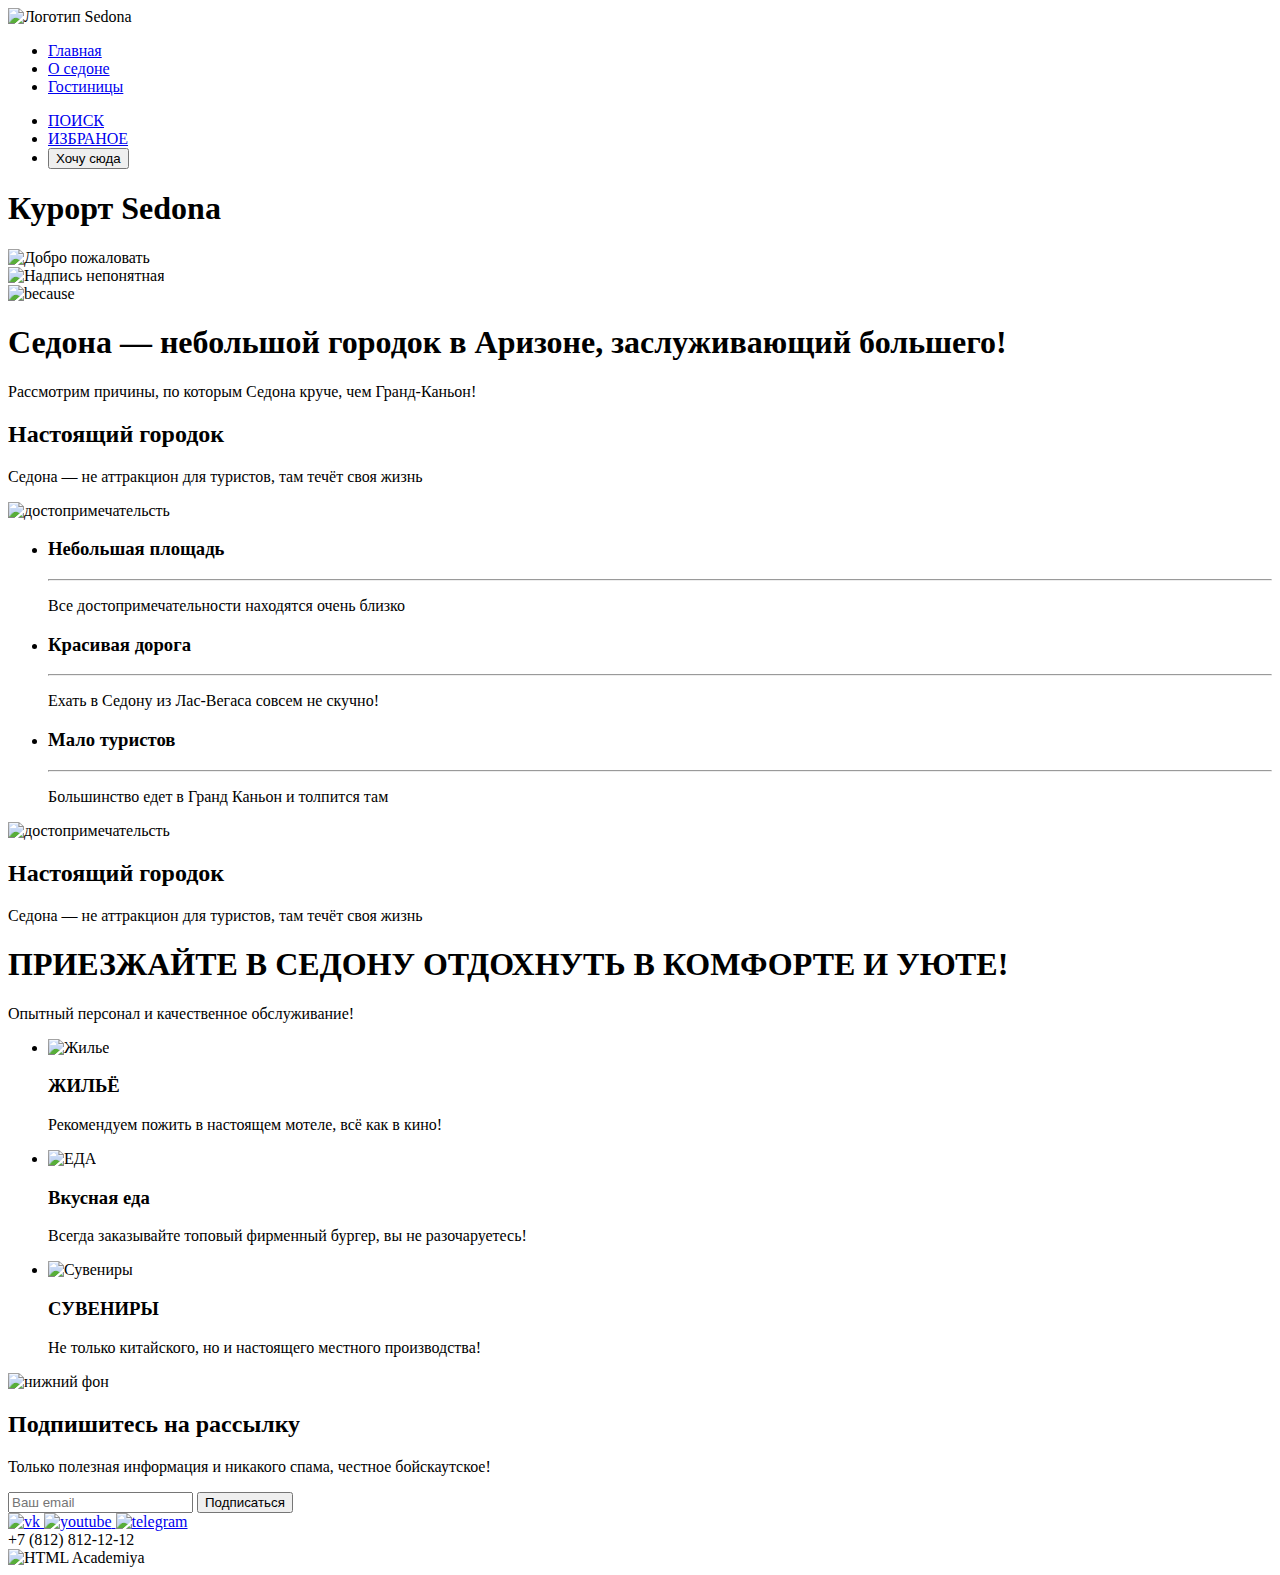
==== index.html @ 3dbb620d "заполняет разметку в index.html" ====
<!DOCTYPE html>
<html lang="ru">
  <head>
    <meta charset="utf-8">
    <title>Главная страница: Седона </title>
  </head>
  <body>

          <!--Header НАЧАЛО-->
<header class="page-heder">
    <nav class="navigation">
      <img class="logo" src="#" alt="Логотип Sedona">
      <ul class="navigation-list">
        <li class="navigation-item">
          <a class="navigation-link" href="#">Главная</a>

        </li>
        <li class="navigation-item">
          <a class="navigation-link" href="#">О седоне</a>

        </li>
        <li class="navigation-item">
          <a class="navigation-link" href="catalog.html">Гостиницы</a>

        </li>

      </ul>
      <ul class="navigation-user">
        <li class="navigation-item">
          <a class="navigation-link" href="#">
            <span class="visually-hidden">
              ПОИСК
            </span>
          </a>


        </li>
        <li class="navigation-item">
          <a class="navigation-link" href="#">
            <span  class="visually-hidden">
              ИЗБРАНОЕ
              </span>
          </a>


        </li>
        <li class="navigation-item">
          <button>Хочу сюда</button>


        </li>


      </ul>

    </nav>
</header>
            <!--HEADER Конец-->

          <!--main начало-->

    <main class="maim-index">
          <h1 class="visually-hidden"> Курорт Sedona</h1>
        <div class="welcom_img">
          <img class="welcom" src="Welcom" alt="Добро пожаловать ">
        </div>
        <div>
          <img class="Welcom-pic" src="#" alt="Надпись непонятная">
        </div>
        <div class="welcom_img">
          <img class="welcom_png" src="#" alt="because ">
        </div>
        <div class="reasons">
          <h1 class="reasons_header">Седона — небольшой городок в Аризоне,
            заслуживающий большего!</h1>
         <p class="reasons-header_description">Рассмотрим причины, по которым Седона круче, чем Гранд-Каньон!</p>
      </div>

      <section class="real town">
        <div >
         <h2 class="real-town_title">Настоящий городок</h2>
         <p class="real-town_text">Седона — не аттракцион для туристов, там течёт своя жизнь</p>
        </div>
        <div>
        <img class="real-town_pic" src="#" alt=" достопримечательсть">
        </div>
      </section>

      <section class="advantages">
        <ul class="advantages-list">
          <li class="advantages-item">
            <h3 class="advantages-title"> Небольшая площадь</h3>
            <hr>
            <p class="advantages-description">Все достопримечательности находятся очень близко</p>

          </li>

          <li class="advantages-item">
            <h3 class="advantages-title"> Красивая
              дорога</h3>
              <hr>
            <p class="advantages-description">Ехать в Седону из Лас-Вегаса совсем не скучно!</p>
          </li>

          <li class="advantages-item">
            <h3 class="advantages-title"> Мало туристов</h3>
            <hr>
            <p class="advantages-description">Большинство едет в Гранд Каньон и толпится там</p>
          </li>
        </ul>
      </section>
      <section class="description">
        <div>
          <img class="description_pic" src="#" alt=" достопримечательсть">
          </div>
        <div >
         <h2 class="description_title">Настоящий городок</h2>
         <p class="description_text">Седона — не аттракцион для туристов, там течёт своя жизнь</p>
        </div>
      </section>

      <section class="superiority">
        <h1 class="superiority_title">ПРИЕЗЖАЙТЕ В СЕДОНУ ОТДОХНУТЬ В КОМФОРТЕ И УЮТЕ!</h1>
        <p class="superiority_subtitle">Опытный персонал и качественное обслуживание!</p>
      </section>

      <section class="servces">
        <ul class="services-home">
          <li class="services-item_home">
            <img class="icon_home" src="#" alt="Жилье">
            <h3 class="services_title"> ЖИЛЬЁ</h3>
            <p class="services-subtitle_home">Рекомендуем пожить в настоящем мотеле, всё как в кино!</p>
          </li>

          <li class="services_food">
            <img class="icon_food" src="#" alt="ЕДА">
            <h3 class="services-title_food"> Вкусная еда</h3>
            <p class="services-subtitle_food">Всегда заказывайте топовый фирменный бургер, вы не разочаруетесь!</p>
          </li>

          <li class="servces_souvenirs">
            <img class="icon_souvevenirs src="#" alt="Сувениры">
            <h3 class="advantages-title"> СУВЕНИРЫ</h3>
            <p class="advantages-description">Не только китайского, но и настоящего местного производства!</p>
          </li>
        </ul>
      </section>



      <section class="subscribe">
        <img  class="bottom-fon" src="№" alt=" нижний фон">
        <h2>Подпишитесь на рассылку</h2>
           <p>Только полезная информация и никакого спама, честное бойскаутское!</p>
          <input type="text" name="mail"  placeholder="Ваш email">
         <button>Подписаться</button>
      </section>
    </main>

            <!-- MAIN конец-->


         <!--Футер-->

        <footer class="footer">
          <div class="footer_link">
            <a href="https://vk.com/feed">
              <img src="vk.svg" alt="vk">
            </a>
            <a href="youtube.com">
              <img src="youtube.svg" alt="youtube">
            </a>
            <a href="#">
              <img src="telegram.svg" alt="telegram">
            </a>
          </div>
          <div>+7 (812) 812-12-12</div>
          <div>
            <img class="logo_footer" src="#" alt="HTML Academiya">
          </div>
        </footer>

  </body>
</html>
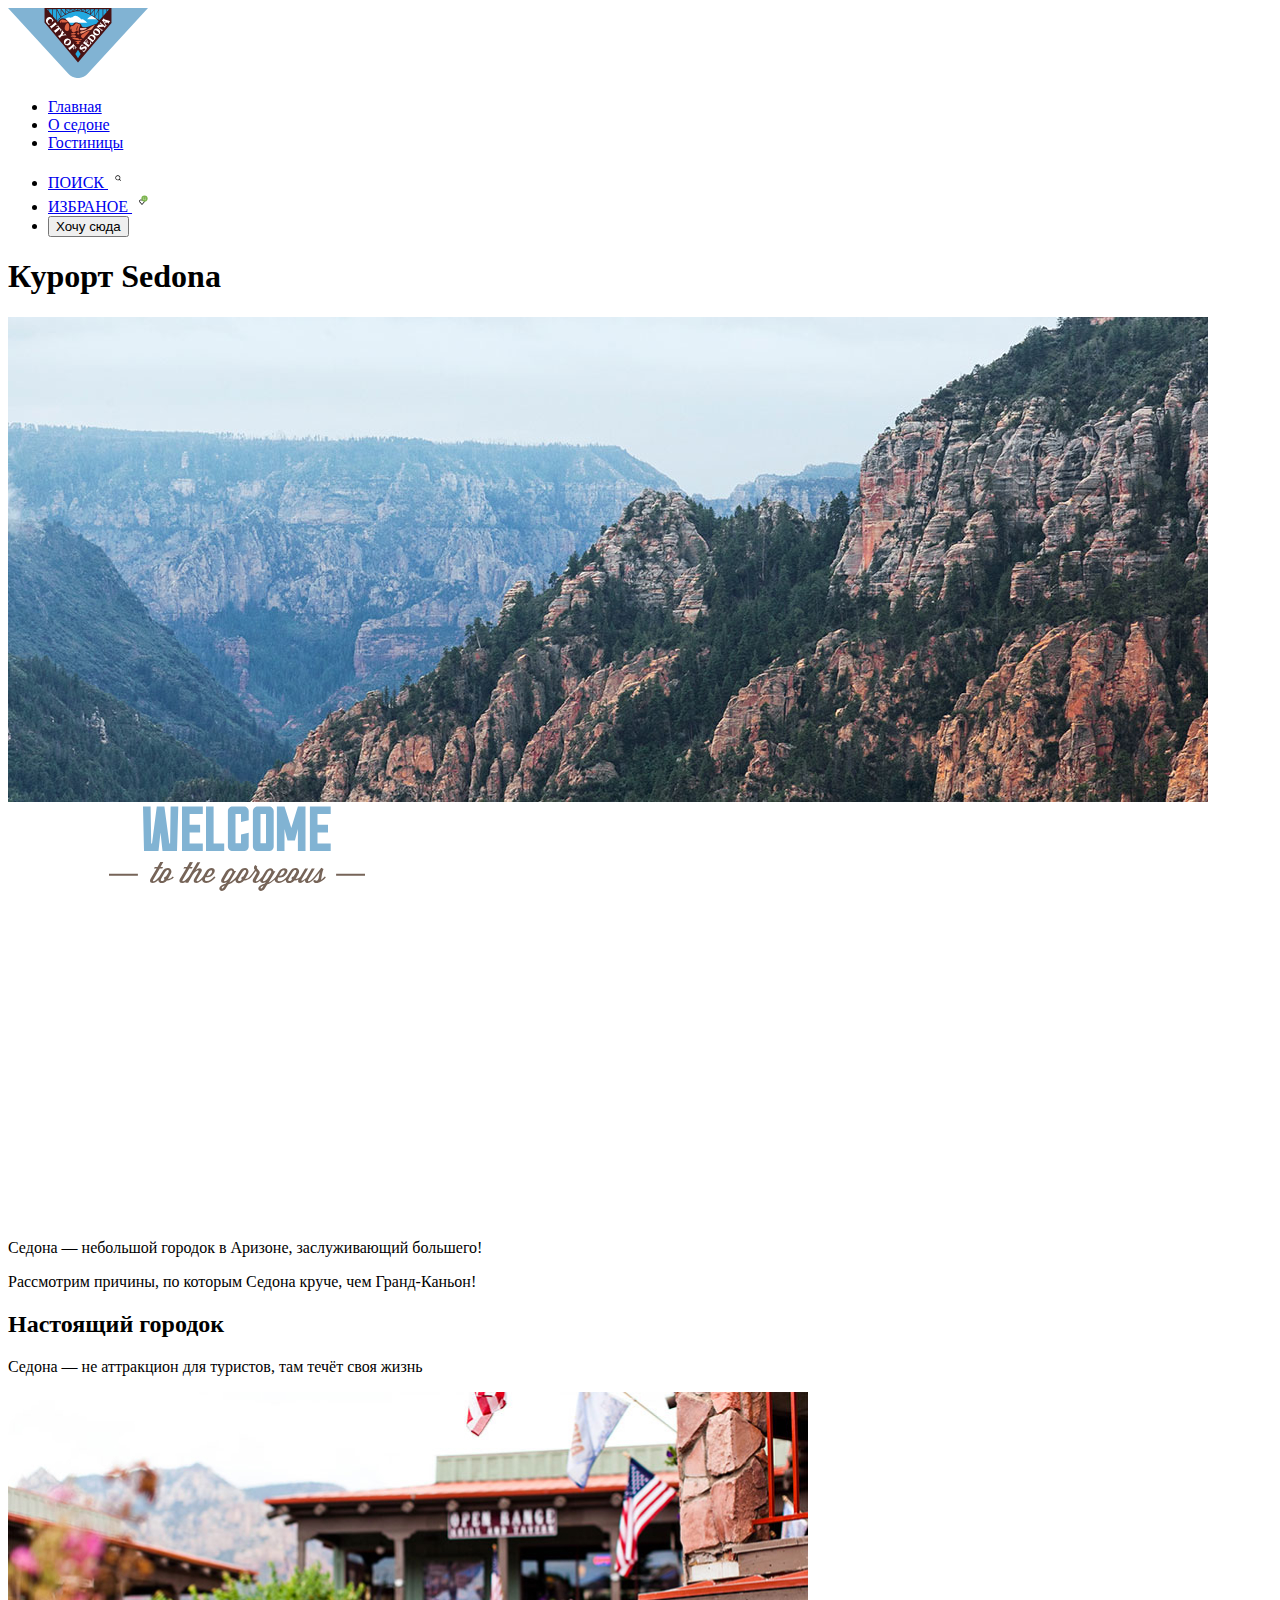
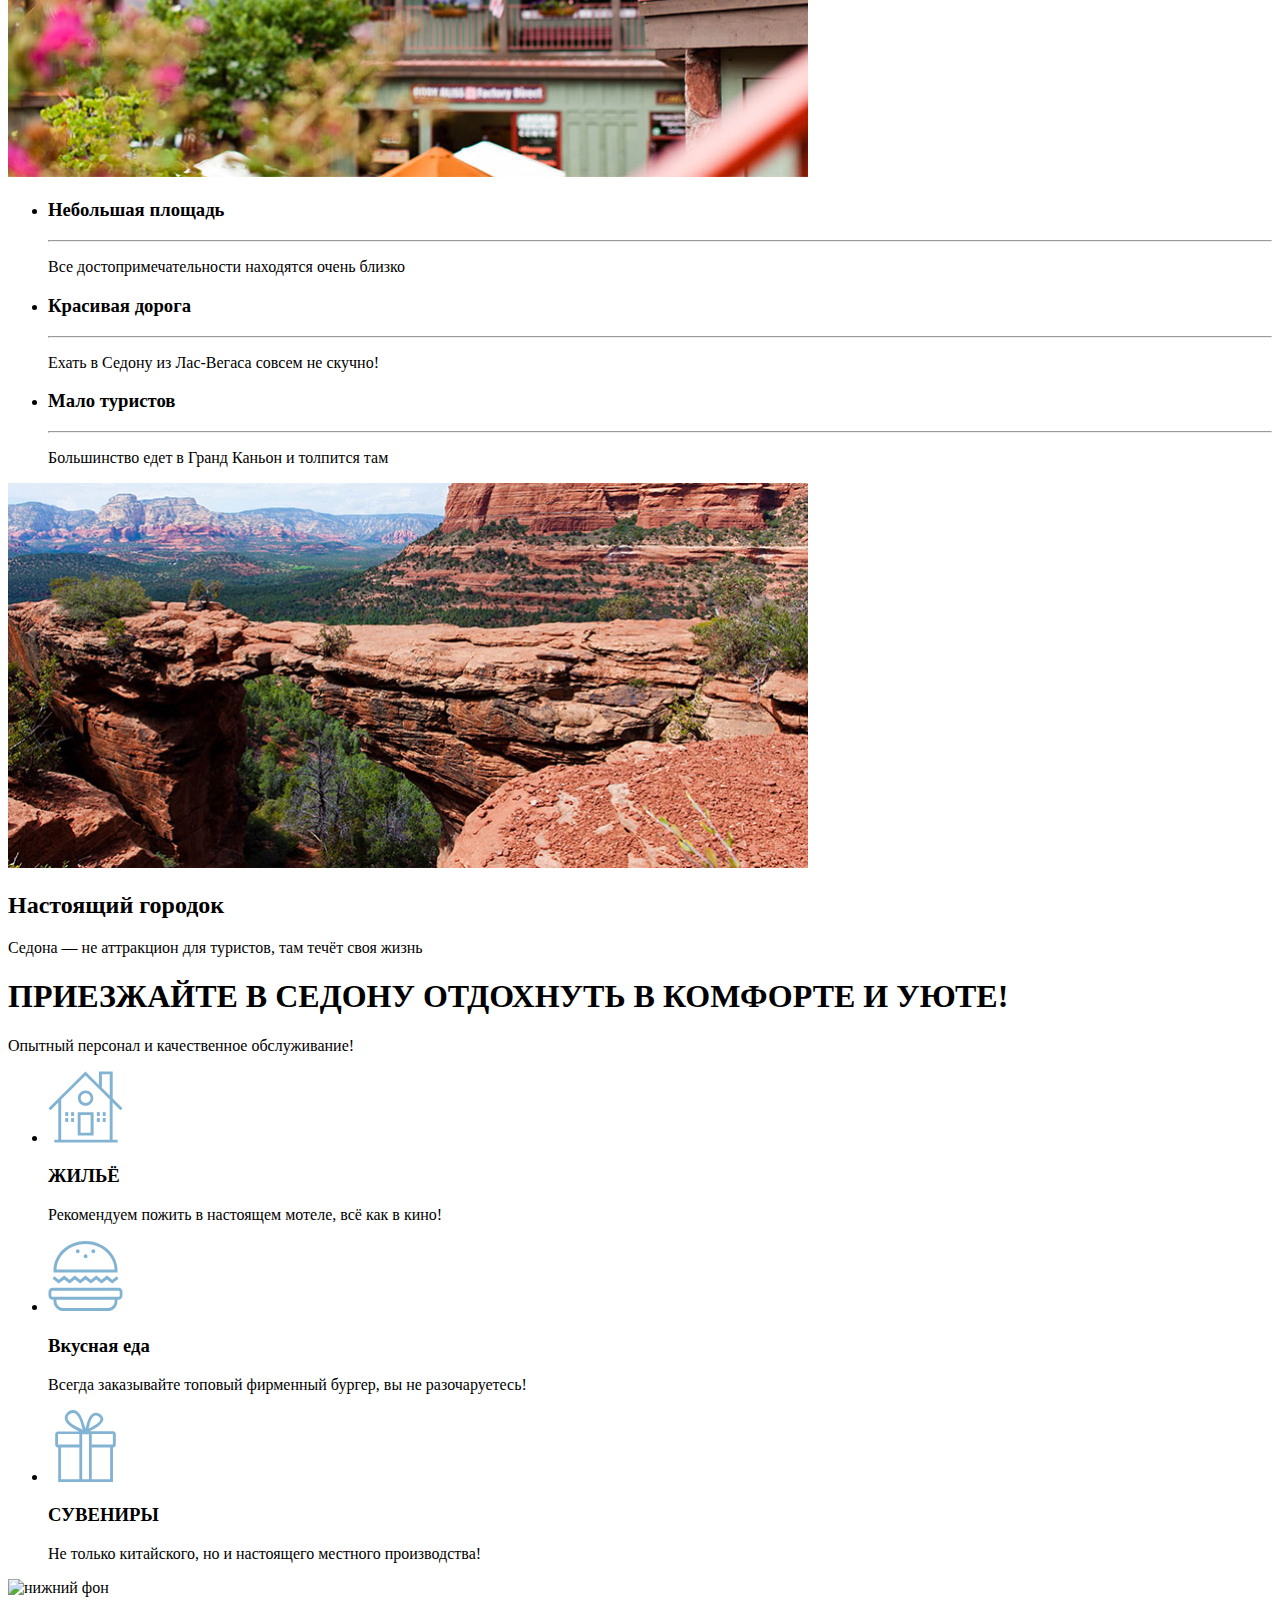
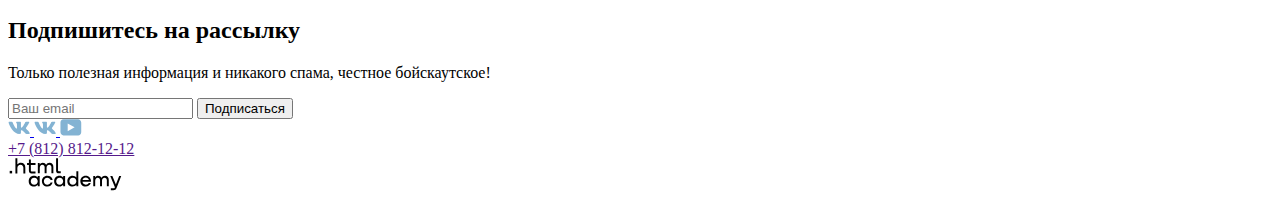
==== commit cea7c0ff: "Добавил графику в разметку" ====
--- a/index.html
+++ b/index.html
@@ -3,13 +3,19 @@
   <head>
     <meta charset="utf-8">
     <title>Главная страница: Седона </title>
+    <link rel="stylesheet" href="style.css/style.css">
   </head>
+
   <body>
 
           <!--Header НАЧАЛО-->
 <header class="page-heder">
+  <a  class="header-logo" href="#">
+    <img class="logo" src="images/logo.svg" width="140"  alt="logo Sedona">
+  </a>
+
     <nav class="navigation">
-      <img class="logo" src="#" alt="Логотип Sedona">
+
       <ul class="navigation-list">
         <li class="navigation-item">
           <a class="navigation-link" href="#">Главная</a>
@@ -31,6 +37,7 @@
             <span class="visually-hidden">
               ПОИСК
             </span>
+            <img src="images/search.svg" width="20" height="20" alt="значок поиска" >
           </a>
 
 
@@ -39,40 +46,32 @@
           <a class="navigation-link" href="#">
             <span  class="visually-hidden">
               ИЗБРАНОЕ
-              </span>
+            </span>
+            <img src="images/heart.svg" width="20" height="20" alt="значок ИЗБРАНОЕ">
+
           </a>
-
-
         </li>
         <li class="navigation-item">
           <button>Хочу сюда</button>
-
-
         </li>
-
-
       </ul>
-
     </nav>
-</header>
+    </header>
             <!--HEADER Конец-->
 
           <!--main начало-->
 
     <main class="maim-index">
           <h1 class="visually-hidden"> Курорт Sedona</h1>
-        <div class="welcom_img">
-          <img class="welcom" src="Welcom" alt="Добро пожаловать ">
+        <div class="hero">
+          <img class="background-index" src="images/index-background.svg" alt="">
+          <img class="welcom words" src="images/welcome.svg" width="458" height="352" alt="Добро пожаловать Великолепную Седону ">
+          <img class="img-decoration" src="images/divider.svg" alt="вектор">
+
         </div>
-        <div>
-          <img class="Welcom-pic" src="#" alt="Надпись непонятная">
-        </div>
-        <div class="welcom_img">
-          <img class="welcom_png" src="#" alt="because ">
-        </div>
+
         <div class="reasons">
-          <h1 class="reasons_header">Седона — небольшой городок в Аризоне,
-            заслуживающий большего!</h1>
+          <p class="reasons_header">Седона — небольшой городок в Аризоне, заслуживающий большего!</p>
          <p class="reasons-header_description">Рассмотрим причины, по которым Седона круче, чем Гранд-Каньон!</p>
       </div>
 
@@ -82,7 +81,7 @@
          <p class="real-town_text">Седона — не аттракцион для туристов, там течёт своя жизнь</p>
         </div>
         <div>
-        <img class="real-town_pic" src="#" alt=" достопримечательсть">
+        <img class="real-town_pic" src="images/dom-sedona.jpg" width="800" alt=" достопримечательсть Sedona">
         </div>
       </section>
 
@@ -111,7 +110,7 @@
       </section>
       <section class="description">
         <div>
-          <img class="description_pic" src="#" alt=" достопримечательсть">
+          <img class="description_pic" src="images/photo-2 canyon.jpg"  width="800" alt=" Каньон">
           </div>
         <div >
          <h2 class="description_title">Настоящий городок</h2>
@@ -127,19 +126,19 @@
       <section class="servces">
         <ul class="services-home">
           <li class="services-item_home">
-            <img class="icon_home" src="#" alt="Жилье">
+            <img class="icon_home" src="images/logo-home.svg" width="75" height="72" alt="Жилье">
             <h3 class="services_title"> ЖИЛЬЁ</h3>
             <p class="services-subtitle_home">Рекомендуем пожить в настоящем мотеле, всё как в кино!</p>
           </li>
 
           <li class="services_food">
-            <img class="icon_food" src="#" alt="ЕДА">
+            <img class="icon_food" src="images/food.svg" width="75" height="72" alt="ЕДА">
             <h3 class="services-title_food"> Вкусная еда</h3>
             <p class="services-subtitle_food">Всегда заказывайте топовый фирменный бургер, вы не разочаруетесь!</p>
           </li>
 
           <li class="servces_souvenirs">
-            <img class="icon_souvevenirs src="#" alt="Сувениры">
+            <img class="icon_souvevenirs" src="images/souvenir.svg" width="75" height="72" alt="Сувениры">
             <h3 class="advantages-title"> СУВЕНИРЫ</h3>
             <p class="advantages-description">Не только китайского, но и настоящего местного производства!</p>
           </li>
@@ -165,18 +164,20 @@
         <footer class="footer">
           <div class="footer_link">
             <a href="https://vk.com/feed">
-              <img src="vk.svg" alt="vk">
+              <img src="images/vk.svg" width="22" height="17" alt="vk">
+            </a>
+            <a href="#">
+              <img src="images/vk.svg" width="22" height="17" alt="telegram">
             </a>
             <a href="youtube.com">
-              <img src="youtube.svg" alt="youtube">
-            </a>
-            <a href="#">
-              <img src="telegram.svg" alt="telegram">
+              <img src="images/youtube.svg" width="22" height="17" alt="youtube">
             </a>
           </div>
-          <div>+7 (812) 812-12-12</div>
+          <div class="telephone-nunber">
+            <a href="">+7 (812) 812-12-12</a>
+          </div>
           <div>
-            <img class="logo_footer" src="#" alt="HTML Academiya">
+            <img class="logo_footer" src="images/HTML Academy.svg" width="115" height="33" alt="HTML Academiya">
           </div>
         </footer>
 
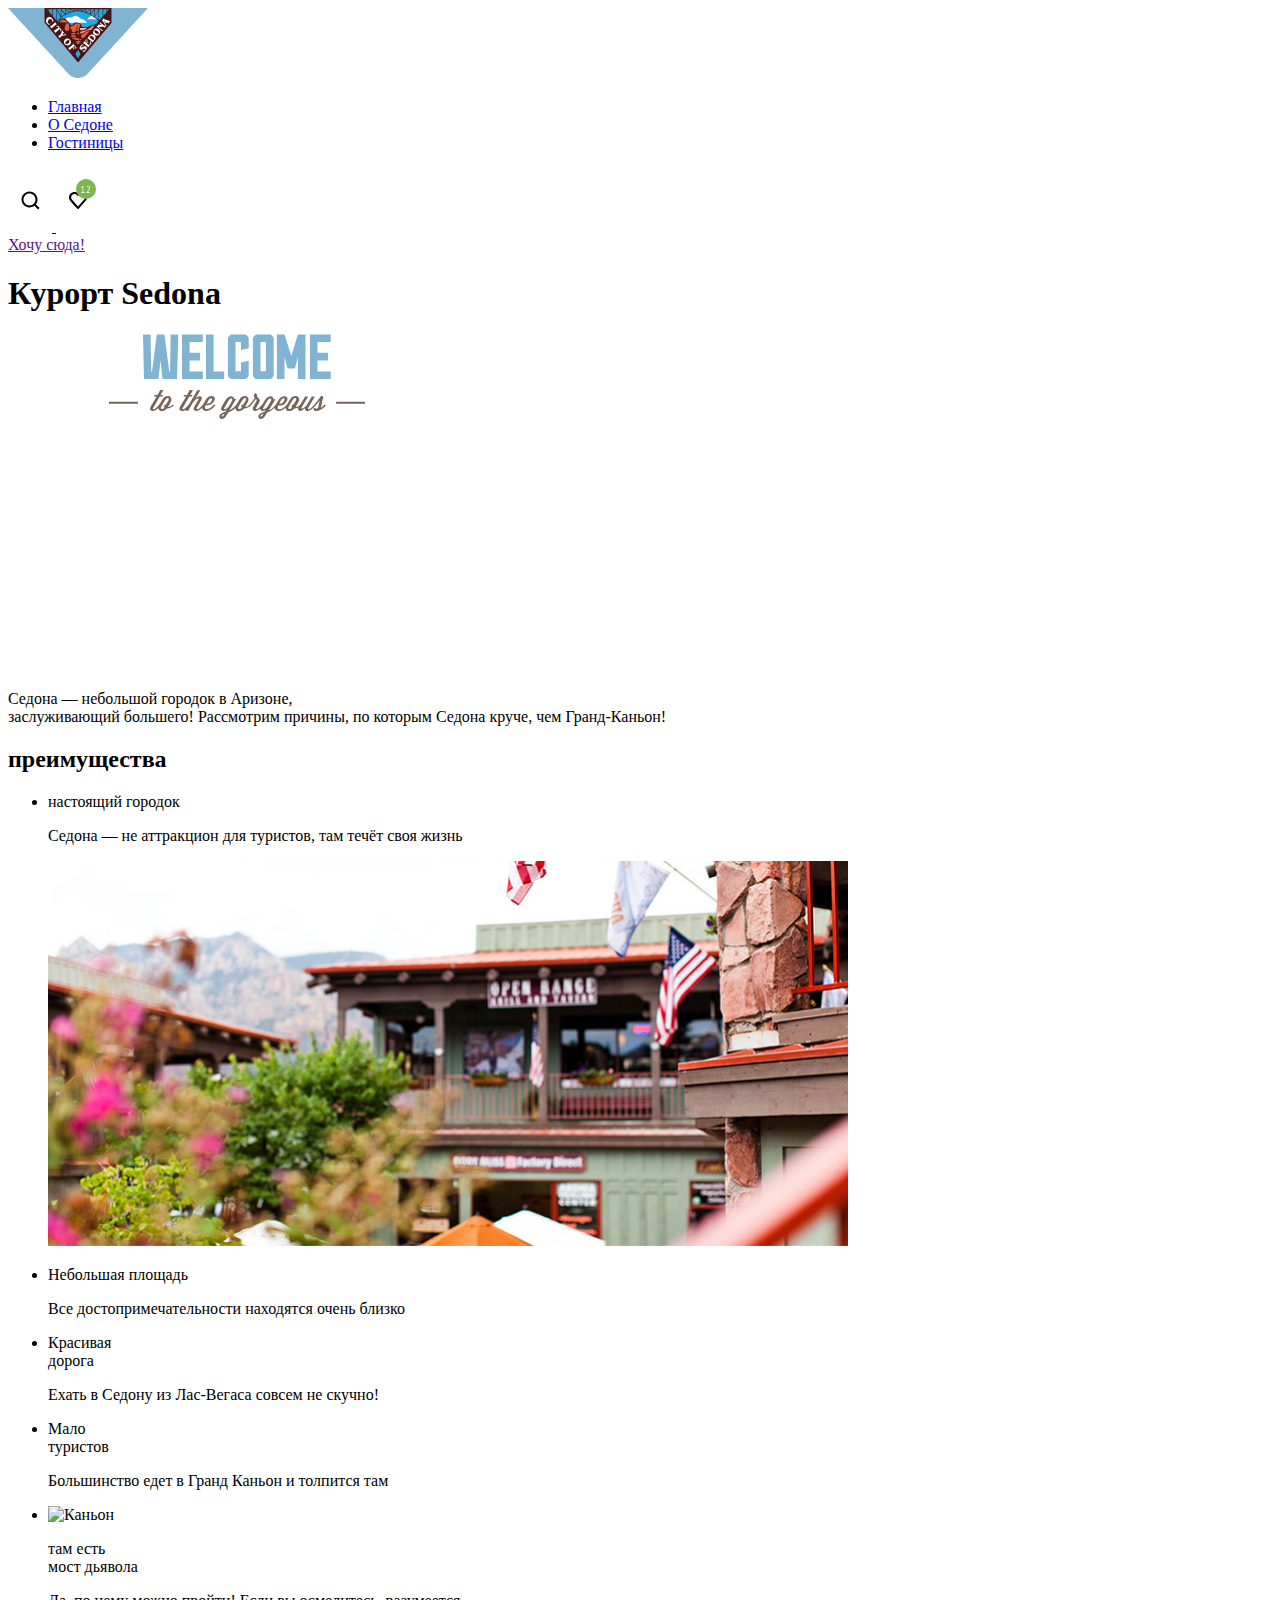
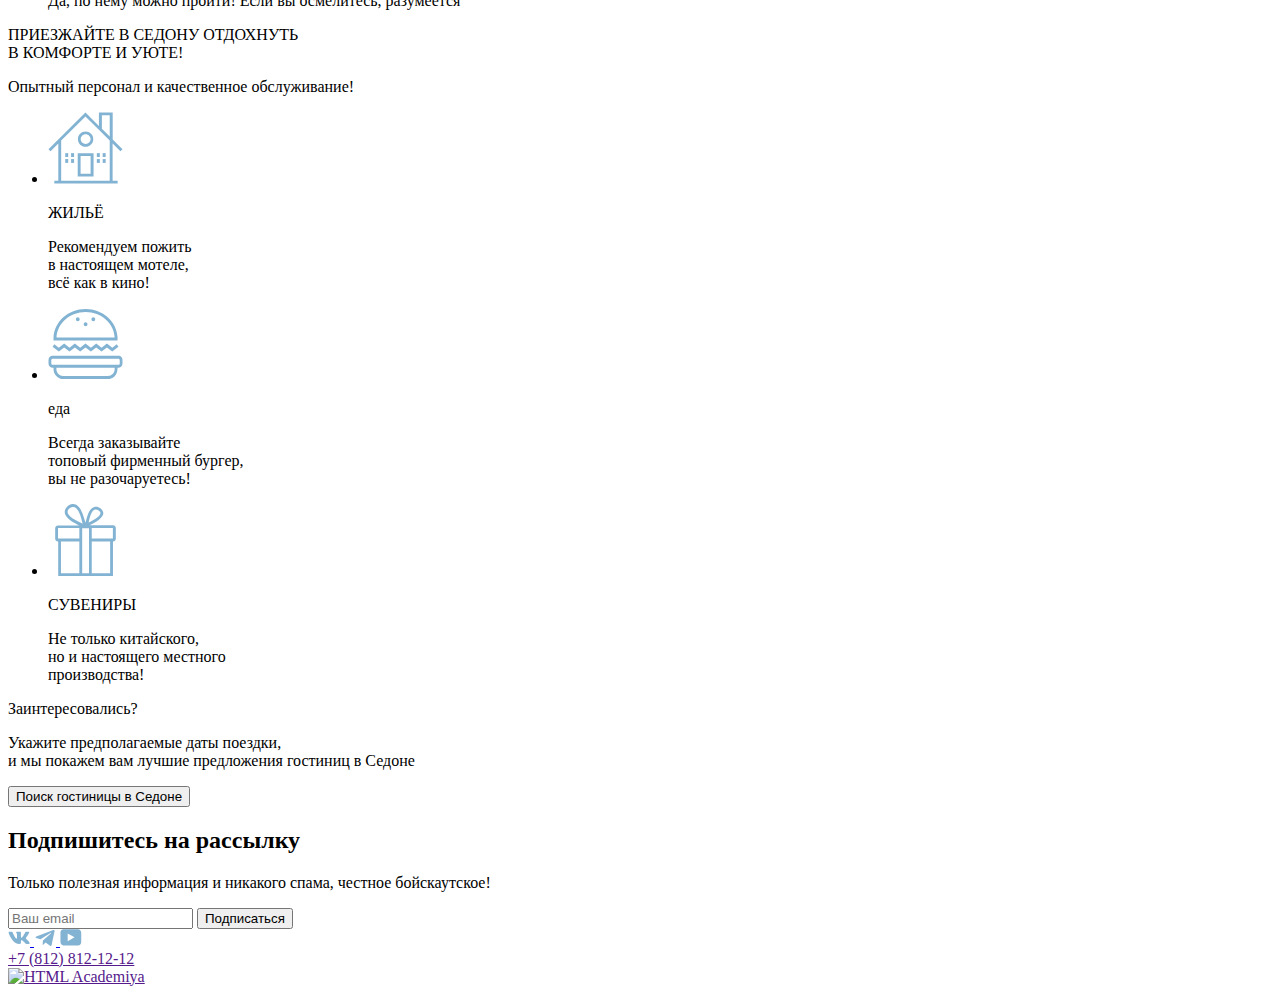
==== commit ce7ae0f8: "добавил фавиконку" ====
--- a/index.html
+++ b/index.html
@@ -3,183 +3,219 @@
   <head>
     <meta charset="utf-8">
     <title>Главная страница: Седона </title>
-    <link rel="stylesheet" href="style.css/style.css">
+    <link rel="stylesheet" href="styles/style.css">
+    <link rel="icon" type="image" sizes="128x128" href="images/logo.svg">
   </head>
 
   <body>
-
-          <!--Header НАЧАЛО-->
-<header class="page-heder">
-  <a  class="header-logo" href="#">
-    <img class="logo" src="images/logo.svg" width="140"  alt="logo Sedona">
-  </a>
-
-    <nav class="navigation">
-
-      <ul class="navigation-list">
-        <li class="navigation-item">
-          <a class="navigation-link" href="#">Главная</a>
-
-        </li>
-        <li class="navigation-item">
-          <a class="navigation-link" href="#">О седоне</a>
-
-        </li>
-        <li class="navigation-item">
-          <a class="navigation-link" href="catalog.html">Гостиницы</a>
-
-        </li>
-
-      </ul>
-      <ul class="navigation-user">
-        <li class="navigation-item">
-          <a class="navigation-link" href="#">
+    <div class="containier">
+      <!--Header НАЧАЛО-->
+      <header class="page-header" data-test="header">
+        <a class="header-logo-link" href="#">
+          <img class="logo" src="images/logo.svg" width="140" height="70px" alt="logo Sedona">
+        </a>
+        <nav class="navigation">
+          <ul class="navigation-list">
+            <li class="navigation-item-current">
+              <a class="navigation-link-current" href="#">Главная</a>
+            </li>
+            <li class="navigation-item">
+              <a class="navigation-link" href="#">О Cедоне</a>
+            </li>
+            <li class="navigation-item">
+              <a class="navigation-link" href="catalog.html">Гостиницы</a>
+            </li>
+          </ul>
+          <div class="navigation-buttons">
+            <a class="" href="#">
+              <img src="images/search.svg"  alt="значок поиска" >
+            </a>
+            <a class="" href="#">
+              <img src="images/heart.svg" alt="значок ИЗБРАНОЕ">
+            </a>
+            <div class="navigation-user-list-item">
+              <a class="navigation-user-link navigation-link-button button" href="">Хочу сюда!</a>
+            </div>
+          </div>
+        </nav>
+      </header>
+      <!--HEADER Конец-->
+
+      <!--main начало-->
+
+      <main class="main-index" data-test="main">
+          <h1 class="visually-hidden"> Курорт Sedona</h1>
+          <div class="hero" data-test="hero">
+            <img class="hero-title" src="images/welcome.svg" width="458" height="352" alt="Добро пожаловать Великолепную Седону ">
+          </div>
+        <section class="advantages" data-test="advantages">
+          <div class="reasons">
+            <span class="reasons-header">Седона — небольшой городок в Аризоне, <br> заслуживающий большего!</span>
+            <span class="reasons-header_description">Рассмотрим причины, по которым Седона круче, чем Гранд-Каньон!</span>
+          </div>
+          <h2 class="visually-hidden">преимущества</h2>
+          <ul class="advantages-list">
+            <li class="advantage-item-background-blue">
+              <div class="advantages-description-container">
+                <p class="advantages-title-blue">настоящий городок</p>
+                <p class="advantages-description-text">Седона — не аттракцион для туристов, там течёт своя жизнь</p>
+              </div>
+              <img class="real-town_pic" src="images/dom-sedona.jpg" width="800px"  alt=" достопримечательсть Sedona">
+            </li>
+            <div class="advantages-block">
+              <li class="advantages-description-container light">
+                <p class="advantages-title black-text"> Небольшая площадь</p>
+                <p class="advantages-description-text black-grey-text">Все достопримечательности находятся очень близко</p>
+              </li>
+              <li class="advantages-description-container blue-light">
+                <p class="advantages-title black-text"> Красивая <br> дорога</p>
+                <p class="advantages-description-text black-grey-text">Ехать в Седону из Лас-Вегаса совсем не скучно!</p>
+              </li>
+
+              <li class="advantages-description-container light">
+                <p class="advantages-title black-text"> Мало <br> туристов</p>
+                <p class="advantages-description-text black-grey-text">Большинство едет в Гранд Каньон и толпится там</p>
+              </li>
+            </div>
+            <li class="advantage-item-background-blue">
+              <img class="real-town_pic" src="images/photo-2-canyon.jpg" width="800" alt=" Каньон">
+              <div class="advantage-item-background-blue-block">
+                <p class="advantages-title-blue ">там есть <br> мост дьявола</p>
+                <p class="advantages-description-text">Да, по нему можно пройти! Если вы осмелитесь, разумеется</p>
+              </div>
+            </li>
+
+          </ul>
+          <section class="superiority" data-test="service">
+            <p class="superiority-title">ПРИЕЗЖАЙТЕ В СЕДОНУ ОТДОХНУТЬ<br> В КОМФОРТЕ И УЮТЕ!</p>
+            <p class="superiority-subtitle">Опытный персонал и качественное обслуживание!</p>
+          </section>
+
+          <section class="services">
+            <ul class="services-home">
+              <div class="services-block">
+                <li class="services-block-item blue-light">
+                  <img class="services-block-item-img" src="images/logo-home.svg" width="75" height="72" alt="Жилье">
+                  <p class="services-block-item-title black-tex"> ЖИЛЬЁ</p>
+                  <p class="services-block-item-subtitle black-grey-text">Рекомендуем пожить <br> в настоящем мотеле, <br>всё как в кино!</p>
+                </li>
+                <li class="services-block-item">
+
+                  <img class="services-block-item-img" src="images/food.svg" width="75" height="72" alt="ЕДА">
+                  <p class="services-block-item-title black-text">  еда</p>
+                  <p class="services-block-item-subtitle black-grey-text">Всегда заказывайте<br> топовый фирменный бургер, <br>вы не разочаруетесь!</p>
+
+                </li>
+                <li class="services-block-item blue-light">
+
+                  <img class="services-block-item-img" src="images/advantages-icon-souvenir.svg" width="75" height="72" alt="Сувениры">
+                  <p class="services-block-item-title black-text"> СУВЕНИРЫ</p>
+                  <p class="services-block-item-subtitle black-grey-text">Не только китайского,<br> но и настоящего местного <br>производства!</p>
+
+                </li>
+              </div>
+
+            </ul>
+          </section>
+          <section class="search" data-test="search">
+            <p class="search-title">Заинтересовались?</p>
+            <p class="search-subtitle">Укажите предполагаемые даты поездки,<br> и мы покажем вам лучшие предложения гостиниц в Седоне</p>
+
+             <button onclick="showModal()" class="search-button open-popup button" type="button" > Поиск гостиницы в Седоне</button>
+
+          </section>
+        </section>
+      </main>
+      <section class="subscribe subscribe-block" data-test="subscribe">
+        <h2 class="subscribe-title">Подпишитесь на рассылку</h2>
+        <p class="subscribe-description">Только полезная информация и никакого спама, честное бойскаутское!</p>
+        <form class="subscribe-form" action="">
+          <label class="for-label" for="">
+            <div class="input-block">
+              <input class="input-block-input" placeholder="Ваш email" type="text">
+              <button class="input-block-symbol " >Подписаться</button>
+            </div>
+          </label>
+        </form>
+      </section>
+      <!-- MAIN конец-->
+
+      <!--Футер-->
+      <footer class="main-footer" data-test="footer">
+        <div class="blok-footer">
+          <div class="footer-link">
+            <a class="link-social vk" href="https://vk.com/htmlacademy">
+              <img src="images/vk.svg" width="22" height="17" alt="vk">
+            </a>
+            <a class="link-social telegram" href="https://t.me/htmlacademy">
+              <img src="images/telegram.svg" width="22" height="17" alt="telegram">
+            </a>
+            <a class="link-social youtube" href="https://www.youtube.com/user/htmlacademyru">
+              <img src="images/youtube.svg" width="22" height="17" alt="youtube">
+            </a>
+          </div>
+          <div class="telephone-nunber">
+            <a class="nunber" href="">+7 (812) 812-12-12</a>
+          </div>
+          <div>
+            <a href="">
+              <img class="logo_footer" src="images/HTML_Academy.svg" width="115" height="33" alt="HTML Academiya">
+            </a>
+          </div>
+        </div>
+      </footer>
+    </div>
+
+
+    <!-- модaльное окно -->
+    <script  src="scripts/app.js" defer></script>
+    <dialog class="modal-containier" data-test="modal">
+      <div class="modal-main">
+          <h2 class="modal-title">Поиск гостиницы в Седоне </h2>
+          <button onclick="closeModal()" class="popup-close-button" type="button">
             <span class="visually-hidden">
-              ПОИСК
+              Закрыть
             </span>
-            <img src="images/search.svg" width="20" height="20" alt="значок поиска" >
-          </a>
-
-
-        </li>
-        <li class="navigation-item">
-          <a class="navigation-link" href="#">
-            <span  class="visually-hidden">
-              ИЗБРАНОЕ
-            </span>
-            <img src="images/heart.svg" width="20" height="20" alt="значок ИЗБРАНОЕ">
-
-          </a>
-        </li>
-        <li class="navigation-item">
-          <button>Хочу сюда</button>
-        </li>
-      </ul>
-    </nav>
-    </header>
-            <!--HEADER Конец-->
-
-          <!--main начало-->
-
-    <main class="maim-index">
-          <h1 class="visually-hidden"> Курорт Sedona</h1>
-        <div class="hero">
-          <img class="background-index" src="images/index-background.svg" alt="">
-          <img class="welcom words" src="images/welcome.svg" width="458" height="352" alt="Добро пожаловать Великолепную Седону ">
-          <img class="img-decoration" src="images/divider.svg" alt="вектор">
-
-        </div>
-
-        <div class="reasons">
-          <p class="reasons_header">Седона — небольшой городок в Аризоне, заслуживающий большего!</p>
-         <p class="reasons-header_description">Рассмотрим причины, по которым Седона круче, чем Гранд-Каньон!</p>
+          </button>
+        <form class="search-hotel-form" action="https://echo.htmlacademy.ru/" method="post">
+          <label class="arrival-date" >
+            <div class="modal-block-input">
+              <p class="subtitle-date  text-modal-black">Дата заезда:</p>
+              <input class="example-input" type="text"  name="arrival-date" placeholder="27 апреля 2020" onfocus="xcnkcndkcnvdkcndklvndlkv" required>
+            </div>
+            <span class="wrong-date"> Мы не можем отправить вас в прошлое. </span>
+          </label>
+          <label class="departure-date" >
+          <div class="modal-block-input departure-input">
+            <p class="subtitle-date text-modal-black">Дата выезда:</p>
+            <input class="example-input" type="text" name="arrival-date" placeholder="1 сентября 2023" onfocus="xcnkcndkcnvdkcndklvndlkv" required>
+          </div>
+            <span class="free-date modal-date">На эти даты есть свободные номера. Пока есть.</span>
+          </label>
+          <div class="input-number-people">
+            <label class="number-person">
+              <span class="quantity-title text-modal-black">Взрослые:</span>
+              <img class="input-minus " src="/images/modal/button-minus.svg" alt="">
+              <input class="quantity" type="number" value="2" min="0" max="99">
+              <img class="input-plus" src="/images/modal/button-plus.svg" alt="">
+            </label>
+            <label class="number-person">
+              <span class="quantity-title-children text-modal-black">Дети:</span>
+              <span onmouseover="showInformation()" onmouseout="closeInformation()" class="children-information-icon">
+                <img src="/images/modal/children-information-icon.svg" alt="Information">
+              </span>
+              <span  class="information-text">Укажите количество детей, которые будут с вами, возраст которых от 6 до 18 лет. Дети до 6 лет размещаются бесплатно.
+              </span>
+              <img class="input-minus" src="/images/modal/button-minus.svg" alt="">
+              <input class="quantity" type="number" value="2" min="0" max="99">
+              <img class="input-plus" src="/images/modal/button-plus.svg" alt="">
+            </label>
+          </div>
+          <button class="search-button-modal">Найти</button>
+        </form>
       </div>
 
-      <section class="real town">
-        <div >
-         <h2 class="real-town_title">Настоящий городок</h2>
-         <p class="real-town_text">Седона — не аттракцион для туристов, там течёт своя жизнь</p>
-        </div>
-        <div>
-        <img class="real-town_pic" src="images/dom-sedona.jpg" width="800" alt=" достопримечательсть Sedona">
-        </div>
-      </section>
-
-      <section class="advantages">
-        <ul class="advantages-list">
-          <li class="advantages-item">
-            <h3 class="advantages-title"> Небольшая площадь</h3>
-            <hr>
-            <p class="advantages-description">Все достопримечательности находятся очень близко</p>
-
-          </li>
-
-          <li class="advantages-item">
-            <h3 class="advantages-title"> Красивая
-              дорога</h3>
-              <hr>
-            <p class="advantages-description">Ехать в Седону из Лас-Вегаса совсем не скучно!</p>
-          </li>
-
-          <li class="advantages-item">
-            <h3 class="advantages-title"> Мало туристов</h3>
-            <hr>
-            <p class="advantages-description">Большинство едет в Гранд Каньон и толпится там</p>
-          </li>
-        </ul>
-      </section>
-      <section class="description">
-        <div>
-          <img class="description_pic" src="images/photo-2 canyon.jpg"  width="800" alt=" Каньон">
-          </div>
-        <div >
-         <h2 class="description_title">Настоящий городок</h2>
-         <p class="description_text">Седона — не аттракцион для туристов, там течёт своя жизнь</p>
-        </div>
-      </section>
-
-      <section class="superiority">
-        <h1 class="superiority_title">ПРИЕЗЖАЙТЕ В СЕДОНУ ОТДОХНУТЬ В КОМФОРТЕ И УЮТЕ!</h1>
-        <p class="superiority_subtitle">Опытный персонал и качественное обслуживание!</p>
-      </section>
-
-      <section class="servces">
-        <ul class="services-home">
-          <li class="services-item_home">
-            <img class="icon_home" src="images/logo-home.svg" width="75" height="72" alt="Жилье">
-            <h3 class="services_title"> ЖИЛЬЁ</h3>
-            <p class="services-subtitle_home">Рекомендуем пожить в настоящем мотеле, всё как в кино!</p>
-          </li>
-
-          <li class="services_food">
-            <img class="icon_food" src="images/food.svg" width="75" height="72" alt="ЕДА">
-            <h3 class="services-title_food"> Вкусная еда</h3>
-            <p class="services-subtitle_food">Всегда заказывайте топовый фирменный бургер, вы не разочаруетесь!</p>
-          </li>
-
-          <li class="servces_souvenirs">
-            <img class="icon_souvevenirs" src="images/souvenir.svg" width="75" height="72" alt="Сувениры">
-            <h3 class="advantages-title"> СУВЕНИРЫ</h3>
-            <p class="advantages-description">Не только китайского, но и настоящего местного производства!</p>
-          </li>
-        </ul>
-      </section>
-
-
-
-      <section class="subscribe">
-        <img  class="bottom-fon" src="№" alt=" нижний фон">
-        <h2>Подпишитесь на рассылку</h2>
-           <p>Только полезная информация и никакого спама, честное бойскаутское!</p>
-          <input type="text" name="mail"  placeholder="Ваш email">
-         <button>Подписаться</button>
-      </section>
-    </main>
-
-            <!-- MAIN конец-->
-
-
-         <!--Футер-->
-
-        <footer class="footer">
-          <div class="footer_link">
-            <a href="https://vk.com/feed">
-              <img src="images/vk.svg" width="22" height="17" alt="vk">
-            </a>
-            <a href="#">
-              <img src="images/vk.svg" width="22" height="17" alt="telegram">
-            </a>
-            <a href="youtube.com">
-              <img src="images/youtube.svg" width="22" height="17" alt="youtube">
-            </a>
-          </div>
-          <div class="telephone-nunber">
-            <a href="">+7 (812) 812-12-12</a>
-          </div>
-          <div>
-            <img class="logo_footer" src="images/HTML Academy.svg" width="115" height="33" alt="HTML Academiya">
-          </div>
-        </footer>
-
+
+    </dialog>
   </body>
-</html>
+  </html>
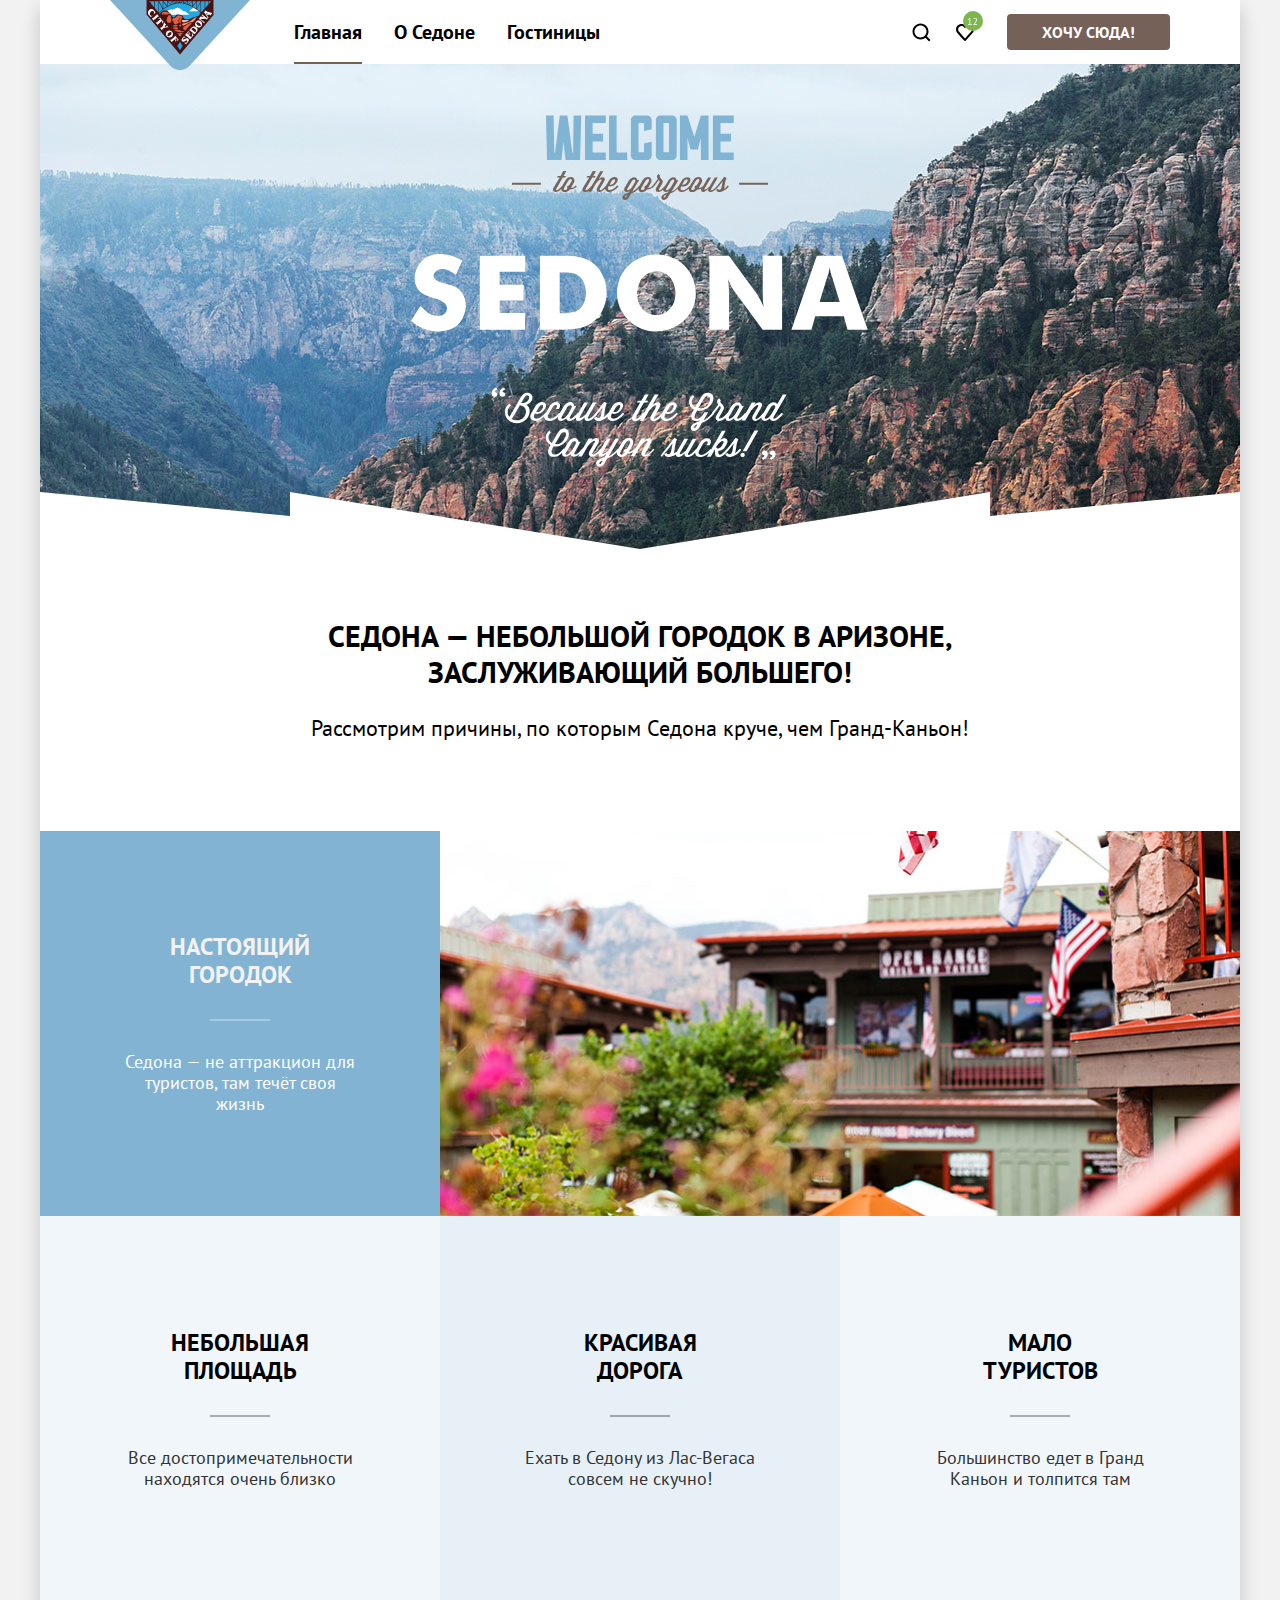
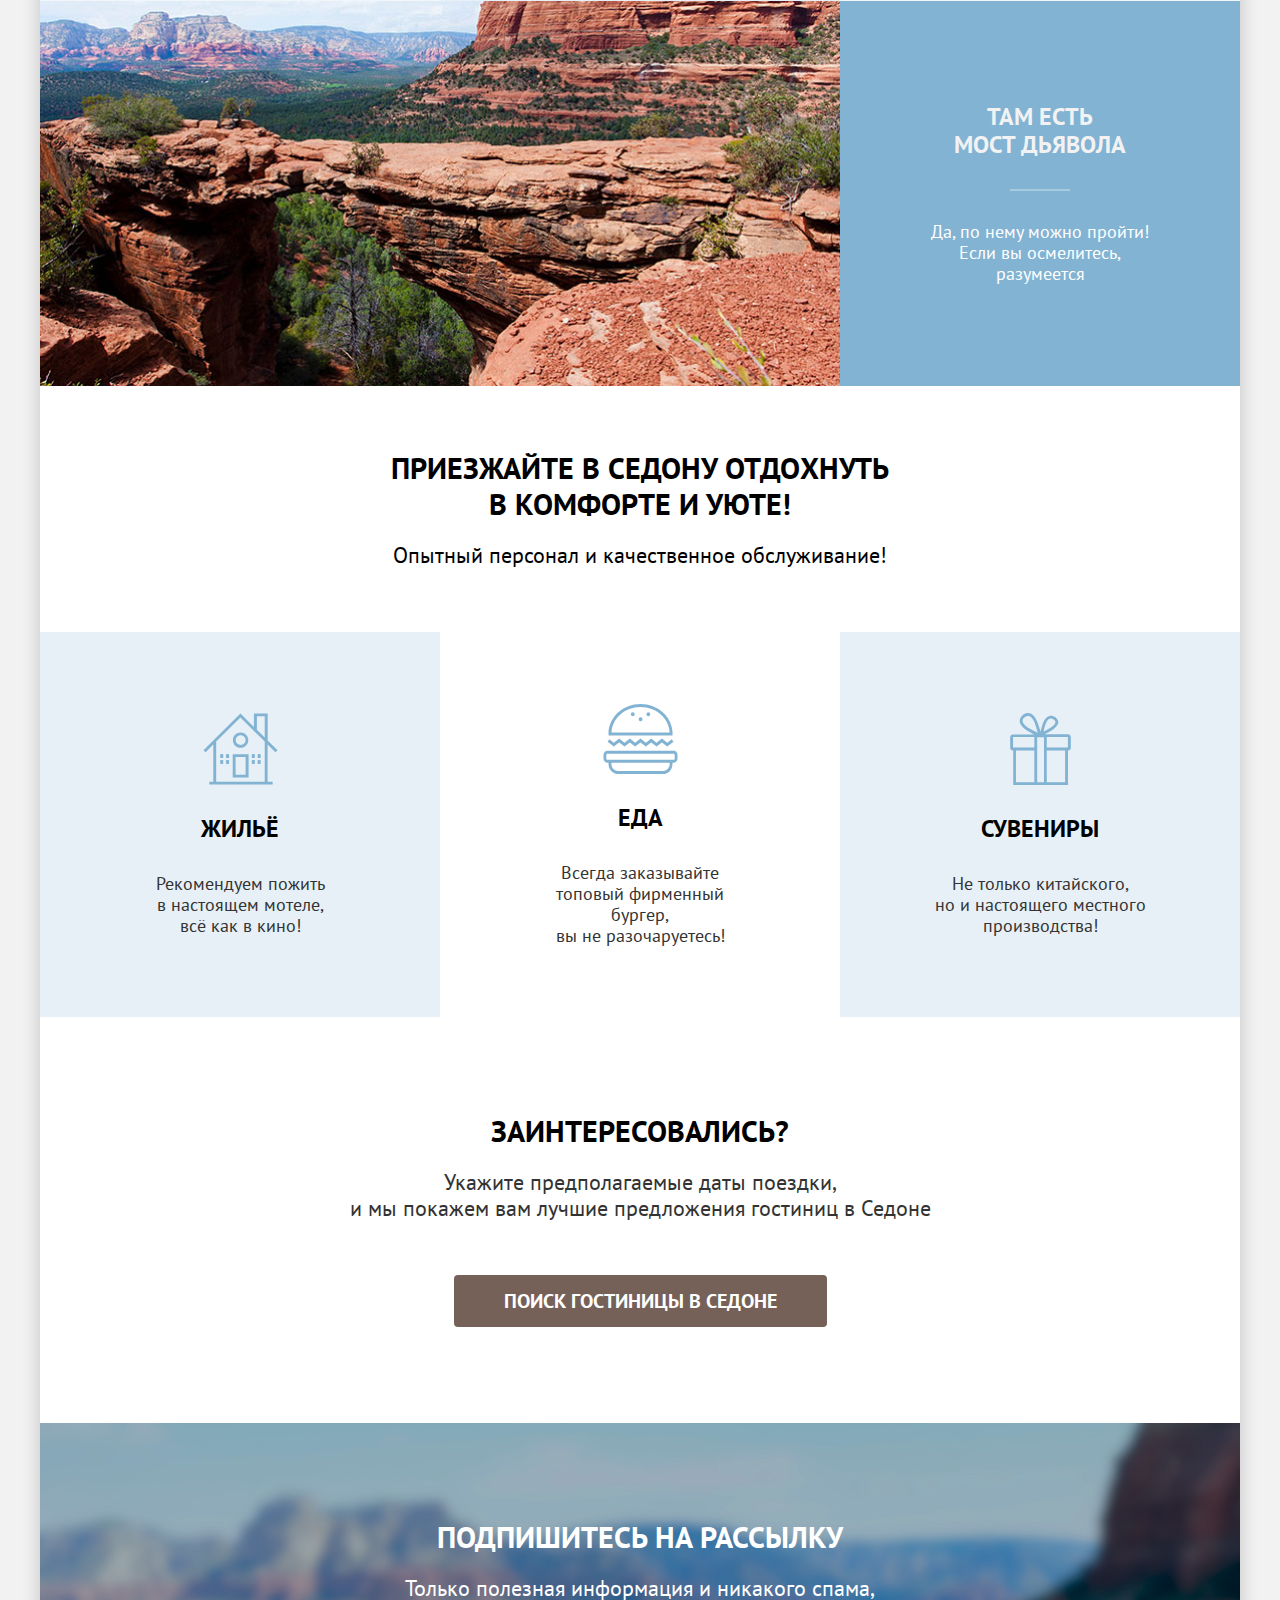
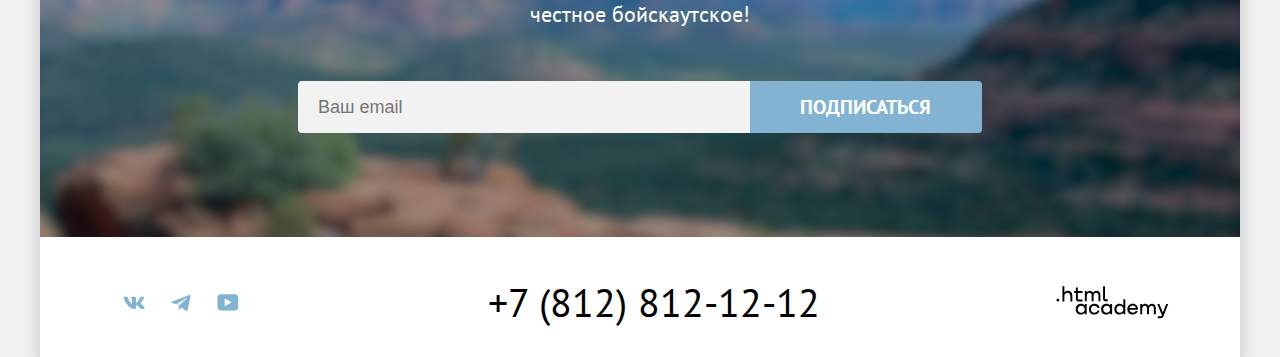
==== commit 24129616: "Merge pull request #3 from Mrproper1997/master" ====
--- a/index.html
+++ b/index.html
@@ -4,43 +4,48 @@
     <meta charset="utf-8">
     <title>Главная страница: Седона </title>
     <link rel="stylesheet" href="styles/style.css">
-    <link rel="icon" type="image" sizes="128x128" href="images/logo.svg">
+    <link rel="icon"  sizes="128x128" href="images/logo.svg">
   </head>
 
   <body>
     <div class="containier">
-      <!--Header НАЧАЛО-->
-      <header class="page-header" data-test="header">
-        <a class="header-logo-link" href="#">
-          <img class="logo" src="images/logo.svg" width="140" height="70px" alt="logo Sedona">
-        </a>
+      <header class="page-header">
         <nav class="navigation">
-          <ul class="navigation-list">
-            <li class="navigation-item-current">
-              <a class="navigation-link-current" href="#">Главная</a>
-            </li>
-            <li class="navigation-item">
-              <a class="navigation-link" href="#">О Cедоне</a>
-            </li>
-            <li class="navigation-item">
-              <a class="navigation-link" href="catalog.html">Гостиницы</a>
+          <div class="page-navigation">
+            <a href="index.html">
+              <img class="logo-sedona" src="images/logo.svg" width="140" height="70" alt="Логотип города Седона">
+            </a>
+            <ul class="page-menu">
+              <li class="page-menu-item page-first">
+                <a href="index.html">
+                  Главная
+                </a>
+              </li>
+              <li class="page-menu-item">
+                <a href="#">  О Седоне  </a>
+              </li>
+              <li class="page-menu-item">
+                <a href="catalog.html">  Гостиницы</a>
+              </li>
+            </ul>
+          </div>
+          <ul class="user-menu">
+            <li>
+              <ul class="user-menu-item-box">
+                <li class="user-menu-item">
+                  <a class="img-glass" href="#"></a>
+                </li>
+                <li class="user-menu-item">
+                  <a class="img-heart" href="#"></a>
+                </li>
+              </ul>
+            </li>
+            <li class="user-menu-item">
+              <a class="button button-catalog" href="catalog.html">Хочу сюда! </a>
             </li>
           </ul>
-          <div class="navigation-buttons">
-            <a class="" href="#">
-              <img src="images/search.svg"  alt="значок поиска" >
-            </a>
-            <a class="" href="#">
-              <img src="images/heart.svg" alt="значок ИЗБРАНОЕ">
-            </a>
-            <div class="navigation-user-list-item">
-              <a class="navigation-user-link navigation-link-button button" href="">Хочу сюда!</a>
-            </div>
-          </div>
         </nav>
       </header>
-      <!--HEADER Конец-->
-
       <!--main начало-->
 
       <main class="main-index" data-test="main">
@@ -57,23 +62,22 @@
           <ul class="advantages-list">
             <li class="advantage-item-background-blue">
               <div class="advantages-description-container">
-                <p class="advantages-title-blue">настоящий городок</p>
+                  <h3 class="advantages-title-blue">настоящий городок</h3>
                 <p class="advantages-description-text">Седона — не аттракцион для туристов, там течёт своя жизнь</p>
               </div>
-              <img class="real-town_pic" src="images/dom-sedona.jpg" width="800px"  alt=" достопримечательсть Sedona">
+              <img class="real-town_pic" src="images/dom-sedona.jpg" width="800"  alt=" достопримечательсть Sedona">
             </li>
             <div class="advantages-block">
               <li class="advantages-description-container light">
-                <p class="advantages-title black-text"> Небольшая площадь</p>
+                  <h3 class="advantages-title black-text"> Небольшая площадь</h3>
                 <p class="advantages-description-text black-grey-text">Все достопримечательности находятся очень близко</p>
               </li>
               <li class="advantages-description-container blue-light">
-                <p class="advantages-title black-text"> Красивая <br> дорога</p>
+                <h3 class="advantages-title black-text"> Красивая <br> дорога</h3>
                 <p class="advantages-description-text black-grey-text">Ехать в Седону из Лас-Вегаса совсем не скучно!</p>
               </li>
-
               <li class="advantages-description-container light">
-                <p class="advantages-title black-text"> Мало <br> туристов</p>
+                  <h3 class="advantages-title black-text"> Мало <br> туристов</h3>
                 <p class="advantages-description-text black-grey-text">Большинство едет в Гранд Каньон и толпится там</p>
               </li>
             </div>
@@ -93,7 +97,7 @@
 
           <section class="services">
             <ul class="services-home">
-              <div class="services-block">
+              <section class="services-block">
                 <li class="services-block-item blue-light">
                   <img class="services-block-item-img" src="images/logo-home.svg" width="75" height="72" alt="Жилье">
                   <p class="services-block-item-title black-tex"> ЖИЛЬЁ</p>
@@ -113,7 +117,7 @@
                   <p class="services-block-item-subtitle black-grey-text">Не только китайского,<br> но и настоящего местного <br>производства!</p>
 
                 </li>
-              </div>
+          </section>
 
             </ul>
           </section>
@@ -129,12 +133,10 @@
       <section class="subscribe subscribe-block" data-test="subscribe">
         <h2 class="subscribe-title">Подпишитесь на рассылку</h2>
         <p class="subscribe-description">Только полезная информация и никакого спама, честное бойскаутское!</p>
-        <form class="subscribe-form" action="">
-          <label class="for-label" for="">
-            <div class="input-block">
+        <form class="subscribe-form" action="https://echo.htmlacademy.ru/">
+          <label class="block-label">
               <input class="input-block-input" placeholder="Ваш email" type="text">
-              <button class="input-block-symbol " >Подписаться</button>
-            </div>
+              <p class="input-block-symbol " >Подписаться</p>
           </label>
         </form>
       </section>
@@ -186,10 +188,10 @@
             <span class="wrong-date"> Мы не можем отправить вас в прошлое. </span>
           </label>
           <label class="departure-date" >
-          <div class="modal-block-input departure-input">
+          <section class="modal-block-input departure-input">
             <p class="subtitle-date text-modal-black">Дата выезда:</p>
             <input class="example-input" type="text" name="arrival-date" placeholder="1 сентября 2023" onfocus="xcnkcndkcnvdkcndklvndlkv" required>
-          </div>
+          </section>
             <span class="free-date modal-date">На эти даты есть свободные номера. Пока есть.</span>
           </label>
           <div class="input-number-people">
--- a/styles/style.css
+++ b/styles/style.css
@@ -0,0 +1,1363 @@
+@font-face{
+  font-family: "PT Sans";
+  font-style: normal;
+  font-weight: 400;
+  src:url(../fonts/ptsans-400.woff2) format(woff2);
+  font-display: swap;
+}
+@font-face{
+  font-family: "PT Sans";
+  font-style: normal;
+  font-weight: 700;
+  src:url(../fonts/ptsans-700.woff2) format(woff2);
+  font-display: swap;
+}
+html{
+  height: 100%;
+}
+body{
+  height: 100%;
+  width: 1200px;
+  padding: 0 40px;
+  margin: 0 auto;
+  font-family: "PT Sans", sans-serif;
+  font-style: normal;
+  font-weight: 400;
+  font-size: 22px;
+  line-height: 26px;
+  background-color: #F2F2F2;
+  color: #000;
+  display: flex;
+  flex-direction: column;
+}
+.containier{
+  width: 1200px;
+  display: flex;
+  flex-direction: column;
+  background-color: #ffffff;
+  color: #000;
+  margin: 0 auto;
+  box-shadow: 0 10px 18px 0 rgba(0, 0, 0, 0.2);
+  box-sizing: border-box;
+
+}
+
+.main-index{
+  flex: grow 1;
+}
+
+ul, li, p, h3 {
+  margin: 0;
+  padding: 0;
+  list-style: none;
+}
+
+input[type="number"]::-webkit-outer-spin-button,
+input[type="number"]::-webkit-inner-spin-button {
+  -webkit-appearance: none;
+  margin: 0;
+}
+.advantages-line{
+  width: 60px;
+  margin-top: 30px;
+  margin-bottom: 30px;
+}
+
+
+
+
+.visually-hidden {
+  position: absolute;
+  width: 1px;
+  height: 1px;
+  margin: -1px;
+  border: 0;
+  padding: 0;
+  white-space: nowrap;
+  clip-path: inset(100%);
+  clip: rect(0 0 0 0);
+  overflow: hidden;
+}
+
+
+.page-header {
+  display: flex;
+  justify-content: space-between;
+  font-family: "PT Sans", sans-serif;
+  font-weight: 700;
+  text-transform: capitalize;
+  background-color: #ffffff;
+  color: #000000;
+  padding: 0 70px;
+}
+
+.navigation {
+  display: flex;
+  justify-content: space-between;
+  width: 1200px;
+}
+
+.page-navigation {
+  display: flex;
+  justify-content: space-between;
+  gap: 168px;
+}
+
+.logo-sedona {
+  position: absolute;
+}
+
+.page-menu {
+  width: 500px;
+  display: flex;
+  flex-wrap: wrap;
+  align-items: center;
+  margin: 0;
+  padding: 0;
+}
+
+.page-menu-item a{
+  margin: 0;
+  padding: 20px 16px;
+  text-decoration: none;
+  color: #000000;
+  box-sizing: border-box;
+}
+
+.page-menu-item {
+  margin: 0;
+  padding: 20px 0;
+  min-height: 64px;
+  font-size: 20px;
+  line-height: 24px;
+  box-sizing: border-box;
+  color: #000000;
+}
+
+.page-menu-item a:hover {
+  color: #ffffff;
+  background-color: #82B3D3;
+}
+
+.page-menu-item a:active {
+  background-color: #7dadcc;
+  color: #000000;
+}
+
+.page-first {
+  position: relative;
+}
+
+.page-first::after {
+  position: absolute;
+  content: "";
+  left: 50%;
+  bottom: 0;
+  background-color: #756257;
+  width: 68px;
+  height: 2px;
+  transform: translateX(-50%);
+}
+
+.page-second {
+  position: relative;
+}
+
+.page-second::after {
+  position: absolute;
+  content: "";
+  left: 50%;
+  bottom: 0;
+  background-color: #756257;
+  width: 93px;
+  height: 2px;
+  transform: translateX(-50%);
+}
+
+.user-menu {
+  display: flex;
+  flex-wrap: wrap;
+  align-items: center;
+  margin: 0;
+  padding: 0;
+}
+
+.user-menu-item-box {
+  width: 88px;
+  display: flex;
+  flex-wrap: wrap;
+  align-items: center;
+  margin: 0;
+  margin-right: 20px;
+  padding: 0;
+}
+
+.user-menu-item a {
+  display: flex;
+  justify-content: center;
+  align-items: center;
+  min-width: 20px;
+  min-height: 20px;
+}
+
+.img-glass {
+  background-image: url("../images/search.svg");
+  background-repeat: no-repeat;
+  padding: 22px 12px;
+  background-position: center;
+}
+
+.img-heart {
+  background-image: url("../images/heart.svg");
+  background-repeat: no-repeat;
+  padding: 22px 12px;
+  background-position: center;
+  position: relative;
+}
+a{
+  text-decoration: none;
+  color: #000;
+}
+.button-catalog{
+  border-radius: 4px;
+  background-color: #756157;
+  text-transform: uppercase;
+  font-size: 16px;
+  font-weight: 700;
+  line-height: 20px;
+  padding: 8px 35px;
+  color: #FFF;
+}
+
+.block-button{
+cursor: pointer;
+}
+
+.button:hover,
+.button:focus {
+  background-color: #615048;
+}
+
+.button:active {
+  color: rgba(255, 255, 255, 0.3);
+}
+
+.button:disabled {
+  background-color: #E5E5E5;
+}
+.navigation-link-button {
+  color: #fff;
+  padding: 8px 34px;
+  width: 160px;
+  margin-left: 20px;
+  font-weight: 700;
+  font-size: 16px;
+  line-height: 20px;
+  text-transform: uppercase;
+  text-align: center;
+  text-decoration: none;
+  background-color: #756157;
+  display: block;
+  box-sizing: border-box;
+  border: 0;
+  border-radius: 4px;
+  margin-right: 70px;
+}
+.navigation-user-list-item {
+  display: flex;
+  align-items: center;
+  justify-content: center;
+  min-width: 44px;
+
+  position: relative;
+}
+
+
+
+
+.hero{
+  display: flex;
+  background-image: url(../images/background-hero.png);
+}
+.hero-title{
+  margin: auto;
+  margin-top: 51px;
+  margin-bottom: 82px;
+}
+
+.reasons{
+  text-align: center;
+  padding: 69px 0 90px;
+}
+
+.reasons-header{
+  display: block;
+  font-style: normal;
+  font-weight: 700;
+  font-size: 30px;
+  line-height: 36px;
+  text-transform: uppercase;
+}
+.reasons-header_description{
+  display: block;
+  margin-top: 25px;
+}
+.advantages-block{
+  height: 385px;
+}
+.advantage-item-background-blue{
+  display: flex;
+
+}
+.advantages-description-container{
+  background-color: #82B3D3;
+  text-align: center;
+  padding: 102px 85px;
+  display: flex;
+  flex-direction: column;
+  align-items: center;
+  justify-content: center;
+}
+.advantages-title{
+  text-transform: uppercase;
+  font-size: 24px;
+  font-weight: 700;
+  line-height: 28px;
+  color: #FFF;
+}
+.advantages-title::after {
+  margin: 30px auto ;
+  width: 60px;
+  display: block;
+  content: "";
+  height: 2px;
+  background-color: rgba(0, 0, 0, 0.3);
+
+}
+.advantages-title-blue::after{
+  margin: 30px auto ;
+  width: 60px;
+  display: block;
+  content: "";
+  height: 2px;
+  background-color: rgba(255, 255, 255, 0.3);
+}
+.advantages-title-blue{
+  text-transform: uppercase;
+color: #F2F2F2;
+font-size: 24px;
+font-weight: 700;
+line-height: 28px;
+}
+.advantages-description-text{
+  color: #ffffff;
+  font-size: 18px;
+  line-height: 21px;
+
+}
+.advantages-block {
+  display: flex;
+}
+
+.light {
+  background-color: #83b3d31f;
+  width: 33.333%;
+}
+.blue-light {
+  background-color: #83b3d333;
+  width: 33.333%;
+}
+.white{
+  background-color: #FFFFFF;
+  width: 33.333%;
+}
+
+.black-text {
+  color: black;
+}
+.black-grey-text{
+  color: #333333;
+}
+.advantage-item-background-blue-block{
+  background-color: #82B3D3;
+  justify-content: center;
+  text-align: center;
+  color: white;
+  padding: 102px 85px;;
+}
+ .superiority{
+  display: flex;
+  flex-direction: column;
+  align-items: center;
+  padding: 64px 0;
+  text-align: center;
+  line-height: 36px;
+ }
+
+.superiority-title{
+  text-align: center;
+  font-size: 30px;
+  font-weight: 700;
+  line-height: 36px;
+  text-transform: uppercase;
+  padding-bottom: 20px;
+}
+
+.superiority-subtitle{
+  font-size: 22px;
+  line-height: 26px;
+}
+
+.services-block{
+  display: flex;
+  height: 385px;
+}
+
+.services-block-item{
+  padding: 80px 85px;
+  display: flex;
+  flex-direction: column;
+  text-align: center;
+  justify-content: center;
+  width: 33.3333%;
+  align-items: center;
+}
+
+.services-block-item-img{
+  display: flex;
+  justify-content: center;
+}
+
+.services-block-item-title{
+  font-size: 24px;
+  font-weight: 700;
+  line-height: 28px;
+  text-transform: uppercase;
+  margin: 30px 0;
+}
+
+.services-block-item-subtitle{
+  font-size: 18px;
+  line-height: 21px;
+}
+
+.search{
+  display: flex;
+  flex-direction: column;
+  align-items: center;
+  padding: 96px 304px;
+}
+.search-title{
+  font-size: 30px;
+  font-weight: 700;
+  line-height: 36px;
+  text-transform: uppercase;
+  margin-bottom: 20px;
+}
+.search-subtitle{
+  font-size: 22px;
+  line-height: 26px;
+  margin-bottom: 54px;
+  color: #333333;
+  text-align: center;
+}
+.search-button{
+  font-family: inherit;
+  display: inline-flex;
+  justify-content: center;
+  padding: 8px 50px;
+  align-items: center;
+  border-radius: 4px;
+  background-color: #756157;
+  font-size: 20px;
+  font-weight: 700;
+  line-height: 36px;
+  color: #FFF;
+  text-transform: uppercase;
+  border: none;
+  cursor: pointer;
+}
+
+.subscribe{
+  display: flex;
+  flex-direction: column;
+  padding: 96px 258px 104px;
+  align-items: center;
+  font-size: 24px;
+  font-weight: 700;
+  line-height: 28px;
+  text-decoration: none;
+  color: #fff;
+
+}
+.subscribe-block{
+  color:#FFFFFF;
+  background-color: #8daadb;
+  background-image: url(../images/Subscribe.jpg);
+  background-size: cover;
+  background-repeat: no-repeat;
+}
+.catalog-subscribe{
+  color:#000;
+  display: flex;
+  flex-direction: column;
+  align-items: center;
+  padding: 96px 258px 104px 258px;
+}
+.subscribe-title{
+ font-size: 30px;
+ font-weight: 700;
+ line-height: 36px;
+ text-transform: uppercase;
+ margin: 0;
+ color: #fff;
+}
+.subscribe-description{
+  font-size: 22px;
+  line-height: 26px;
+  margin:20px 0 54px;
+  display: inline-block;
+  width: 475px;
+  text-align: center;
+  color: #fff;
+  font-weight: 400;
+}
+.block-label {
+  display: flex;
+  border:none;
+  box-sizing: border-box;
+    width: 684px;
+}
+
+.input-block-input{
+  padding: 12px 20px;
+  background-color: #F2F2F2;
+  color: #000;
+  border-radius: 4px 0 0 4px;
+  width: 452px;
+  border: none;
+  box-sizing: border-box;
+  min-width: 452px;
+  font-size: 18px;
+  line-height: 24px;
+}
+.input-block-symbol{
+  padding: 8px 50px;
+  border-radius: 0 4px 4px 0;
+  background-color: #82B3D3;
+  color: #FFFFFF;
+  font-size: 20px;
+  font-weight: 700;
+  line-height: 36px;
+  font-family: inherit;
+  text-transform: uppercase;
+  border-left: none;
+  width: 232px;
+  border: none;
+}
+.blok-footer{
+  display: flex;
+  height: 120px;
+  padding: 40px 70px 30px 70px;
+  justify-content: space-between;
+  align-items: center;
+  box-sizing: border-box;
+}
+.footer-link{
+  display: flex;
+  width: 142px;
+  height: 40px;
+  align-items: center;
+  flex-shrink: 0;
+}
+.link-social{
+  display: flex;
+  justify-content: center;
+  align-items: center;
+  width: 47px;
+  height: 40px;
+}
+
+.telephone-nunber{
+text-decoration: none;
+font-size: 40px;
+line-height: 40px;
+}
+.nunber{
+  color: #000;
+  text-decoration: none;
+}
+.logo_footer{
+  display: flex;
+  align-items: center;
+}
+
+/* Модальное окно */
+.modal-containier{
+  position: fixed;
+  top: 0;
+  left: 0;
+  display: none;
+  flex-direction: column;
+  width: 100%;
+  height: 100%;
+  background: rgba(242, 242, 242, 0.80);
+  cursor: pointer;
+  font-family: "PT Sans", sans-serif;
+}
+
+
+.modal-main{
+  position: relative;
+  width: 717px;
+  height: 576px;
+  background: #fff;
+  margin: auto;
+  padding: 64px  70px;
+  box-sizing: border-box;
+  border-radius: 30px;
+  cursor: default;
+}
+.popup-close-button{
+  width: 52px;
+  height: 52px;
+  border: none;
+  border-radius: 50%;
+  background: #F2F2F2;
+  position: absolute;
+  background-repeat: no-repeat;
+  text-align: center;
+  cursor: pointer;
+  top: 10px;
+  right: 10px;
+}
+.popup-close-button::before{
+  width: 20px;
+  height: 20px;
+  content: url(/images/modal/cross.svg);
+}
+
+.search-hotel-form{
+  display: flex;
+  flex-direction: column;
+}
+.modal-title{
+  text-transform: uppercase;
+  font-size: 30px;
+  font-weight: 700;
+  line-height: 36px;
+  margin: 0 0 64px;
+
+}
+ .text-modal-black{
+  font-size: 20px;
+  font-weight: 700;
+  line-height: 24px;
+}
+/* .arrival-date{
+
+} */
+.modal-block-input{
+  display: flex;
+  justify-content: space-between;
+  align-items: center;
+  margin-bottom: 4px;
+}
+.departure-input{
+  margin-top: 23px;
+}
+.example-input{
+  width: 440px;
+  height: 48px;
+  padding: 12px 20px;
+  background: #F2F2F2;
+  box-sizing: border-box;
+  margin-bottom: 4px;
+  border: none;
+  border-radius: 4px;
+  background-image: url(/images/modal/date.svg);
+  background-repeat: no-repeat;
+  background-position: right 20px center;
+  font-size: 18px;
+  font-weight: 700;
+  line-height: 24px;
+}
+.example-input::-webkit-input-placeholder {
+  color:#000;
+}
+.number-person{
+  display: flex;
+
+}
+.quantity-title{
+  margin-right: 46px;
+  display: flex;
+  align-items: center;
+}
+.quantity-title-children{
+display: flex;
+align-items: center;
+margin-right: 13px;
+}
+.input-number-people{
+  display: inline-flex;
+  justify-content: space-between;
+  align-items: flex-start;
+  margin-bottom: 48px;
+}
+.children-information-icon{
+background-position: center;
+background-repeat: no-repeat;
+display: flex;
+cursor: pointer;
+margin-right: 46px;
+}
+.modal-date{
+  margin-bottom: 23px;
+  display: block;
+}
+
+.quantity{
+  padding: 14px 10px;
+  text-align: center;
+  border: none;
+  font-size: 18px;
+  font-weight: 700;
+  line-height: 20px;
+  width: 31px;
+    height: 48px;
+    box-sizing: border-box;
+}
+.input-minus,
+.input-plus{
+  padding: 14px 10px;
+  cursor: pointer;
+}
+
+
+
+
+.search-button-modal{
+  border-radius: 10px;
+  background: #83B3D3;
+  border: none;
+  padding: 18px 77px;
+  font-size: 20px;
+  font-weight: 700;
+  line-height: 24px;
+  color: #FFF;
+  cursor: pointer;
+  font-family: inherit;
+  text-transform: uppercase;
+}
+.wrong-date {
+  display: flex;
+  justify-content: center;
+  padding: 0 20px;
+  font-size: 16px;
+  font-weight: 400;
+  line-height: 21px;
+  color: #FF5757;
+}
+.free-date{
+  display: flex;
+  justify-content: center;
+  padding: 0 20px;
+  font-size: 16px;
+  font-weight: 400;
+  line-height: 21px;
+  color: #333;
+  margin-left: 57px;
+}
+.information-text{
+  display: none;
+  position: absolute;
+  width: 256px;
+  box-sizing: border-box;
+  padding: 15px 18px 18px 22px;
+  background-color: rgb(51, 51, 51);
+  font-size: 16px;
+  line-height: 20px;
+  color: rgb(255, 255, 255);
+  border-radius: 10px;
+  transform: translateX(-20%);
+  bottom: 30px;
+  background-image: url(../images/modal/triangle\ 1.svg);
+}
+
+.information-text::before {
+  position: absolute;
+  content: "";
+  width: 19px;
+  height: 9px;
+  background-image: url("../images/modal/triangle\ 1.svg");
+  top: -9px;
+  left: 49%;
+  transform: translateX(-50%);
+}
+span{
+  display: block;
+}
+
+/* КАТАЛОГ */
+legend, input{
+  margin: 0;
+  padding: 0;
+}
+
+.main-catalog-conteinier{
+  background-image: url(../images/Фильтр.png);
+  background-repeat: no-repeat;
+  padding: 35px 70px 70px 70px;
+  box-sizing: border-box;
+  height: 412px;
+
+}
+.hotel-catalog-title{
+  margin: 0;
+  font-size: 60px;
+  font-weight: 700;
+  line-height: 78px;
+  color: #FFFFFF;
+  width: 495px;
+  margin-bottom: 8px;
+}
+
+.breadcrumbs{
+  display: flex;
+  align-items: center;
+  height: 21px;
+}
+
+.breadcrumbs-arrow{
+  margin: 0 10px;
+  padding-top: 2px;
+}
+.breadcrumbs-current{
+  color: #FFFFFF;
+  font-size: 16px;
+  line-height: 21px;
+}
+.logo-home{
+  display: flex;
+}
+
+.catalog-filter{
+  display: flex;
+  margin-top: 40px;
+  justify-content: space-between;
+  width: 1060px;
+  height: 160px;
+}
+.catalog-infrastructure{
+  background-repeat: no-repeat;
+  width: 1200px;
+}
+.catalog-img-conteinier{
+  margin: 0 auto;
+}
+
+.catalog-img-title{
+  align-items: center;
+  width: 1200px;
+}
+.containier-filter-group{
+  display: flex;
+
+}
+.catalog-filter-group{
+  border: none;
+  margin: 0;
+  padding: 0;
+  width: 150px;
+  height: 157px;
+}
+.catalog-filter-title{
+  margin-bottom: 32px;
+  font-size: 20px;
+  font-weight: 700;
+  line-height: 24px;
+  text-transform: capitalize;
+  color: #FFFFFF;
+}
+.control-input[type="checkbox"] {
+background-color: #fff;
+border-radius: 4px;
+appearance: none;
+width: 20px;
+height: 20px;
+margin: 0;
+cursor: pointer;
+}
+.control-input[type="checkbox"]:checked  {
+  background-image: url(../images/catalog/tick.svg);
+  background-repeat: no-repeat;
+  background-position: center;
+  background-size: 28px 28px;
+}
+
+.control{
+  display: flex;
+  align-items: center;
+  gap: 15px;
+}
+.input-block-sorting:not(:last-child){
+  margin-bottom: 16px;
+}
+.control-input-radio[type="radio"]{
+  background-color: #fff;
+  border-radius: 20px;
+  appearance: none;
+  width: 20px;
+  height: 20px;
+  margin: 0;
+  cursor: pointer;
+}
+.control-input-radio[type="radio"]:checked {
+  background-image: url(../images/catalog/radio+text.svg);
+  background-repeat: no-repeat;
+  background-position: -2px;
+  background-size: 132px 29px;
+}
+
+.input-block-sorting{
+  color: #FFFFFF;
+  font-size: 18px;
+  font-weight: 400;
+  line-height: 23px;
+}
+.catalog-filter-housing{
+  border: none;
+  margin-left: 70px;
+  padding: 0;
+  margin-right: 0;
+  width: 150px;
+  height: 157px;
+}
+.catalog-input-block-input{
+width: 70px;
+outline: none;
+}
+.catalog-input-block-text{
+  margin: auto;
+}
+.catalog-input-block{
+  width: 143px;
+  height: 48px;
+  box-sizing: border-box;
+
+}
+ .header-cash{
+  display: flex;
+  /* justify-content: flex-end;
+  align-items: flex-end; */
+  margin-left: 142px;
+
+ }
+ .cash-input{
+  display: flex;
+  flex-direction: column;
+ }
+.header-cash-text{
+  font-size: 20px;
+  font-weight: 700;
+  line-height: 24px;
+  text-transform: capitalize;
+  color: #FFFFFF;
+  margin-bottom: 32px;
+}
+
+.containier-header-cash{
+  display: flex;
+}
+.containier-input-block{
+  display: flex;
+
+}
+
+.catalog-input-block {
+  display: flex;
+  border: none;
+  background-color: white;
+  color: black;
+  border-radius: 4px 0 0 4px;
+  padding: 12px 20px;
+  width: 143px;
+}
+.right{
+  margin-left: 2px;
+  border-radius: 0 4px 4px 0;
+}
+
+.catalog-input-block-input{
+  border: none;
+}
+
+.catalog-input-block-text{
+  opacity: 0.30000001192092896;
+  font-size: 18px;
+  font-weight: 400;
+  line-height: 24px;
+}
+.slider{
+  margin-top: 27px;
+}
+.input-range{
+  appearance: none ;
+  border: none;
+  width: 288px;
+  height: 4px;
+
+
+}
+.input-range::-webkit-slider-thumb{
+  appearance: none;
+  background:#fff;
+  width: 18px;
+  height: 18px;
+  border-radius: 4px;
+
+}
+
+.block{
+  display: block;
+  width: 191px;
+  height: 36px;
+}
+.button-cash{
+  margin-left: 70px;
+  display: flex;
+  flex-direction: column;
+  align-items: flex-end;
+  justify-content: flex-end;
+}
+.button-apply{
+  padding: 8px 50px;
+  font-size: 16px;
+  font-weight: 700;
+  line-height: 20px;
+  background-color: #82B3D3;
+  color: #FFFFFF;
+  border: none;
+  border-radius: 4px;
+  text-transform: uppercase;
+  height: 36px;
+  font-family: inherit;
+}
+.button-reset{
+  margin: 32px 0 0 0;
+  padding: 8px 57px;
+  font-size: 16px;
+  font-weight: 700;
+  line-height: 20px;
+  background: transparent;
+  color: #FFFFFF;
+  text-transform: uppercase;
+  border: none;
+  font-family: inherit;
+}
+.view-control{
+  display: flex;
+}
+.view-control-item{
+  width: 48px;
+  height: 48px;
+}
+.button-view{
+  background: none;
+  border-radius: 4px;
+  border: 2px solid #E5E5E5;
+  padding: 14px 12px;
+  width: 48px;
+  height: 48px;
+  box-sizing: border-box;
+  display: flex;
+  justify-content: center;
+}
+.containier-sorting{
+  display: flex;
+  justify-content: space-between;
+  align-items: center;
+  margin-bottom: 40px;
+  height: 49px;
+}
+.catalog{
+  padding: 50px 70px 60px 70px;
+}
+.catalog-title-sorting{
+  font-size: 30px;
+  font-weight: 700;
+  line-height: 36px;
+  text-transform: uppercase;
+  }
+
+.select-control {
+  font-size: 18px;
+  line-height: 21px;
+  color: #333;
+  padding: 14px 20px 12px 14px;
+  margin: 0 70px 0 0;
+  min-width: 292px;
+  appearance: none;
+  border: 2px solid #e5e5e5;
+  border-radius: 4px;
+  cursor: pointer;
+
+
+}
+
+
+
+.select-control-block {
+  position: relative;
+  display: flex;
+  align-items: center;
+}
+
+.select-control-block::after {
+  content: url(../images/catalog/down.svg);
+  position: absolute;
+  display: flex;
+  right: 90px;
+
+}
+
+
+
+
+
+.select-control{
+
+
+  align-items: center;
+  margin-right: 70px;
+}
+
+.cheap, popular{
+  font-size: 18px;
+  font-weight: 400;
+  line-height: 21px;
+}
+.containier-seltct-control{
+  display: flex;
+  justify-content: space-between;
+}
+.containier-button-view{
+  display: flex;
+  align-items: center;
+}
+.button-view:not(:last-child) {
+  margin-right: 8px;
+}
+
+.containier-catalog-view {
+  display: grid;
+  grid-template-columns: repeat(3,340px);
+  gap: 15px 20px;
+
+}
+
+
+.list-hotel{
+  display: grid;
+  grid-template-columns: repeat(2, 140px);
+  gap: 16px 20px;
+  grid-template-rows: 212px 1fr;
+  padding: 20px;
+  border-radius: 4px;
+border: 1px solid #E6E6E6;
+}
+.hotel-photo{
+  display: block;
+  grid-column: 2 span;
+  object-fit: contain;
+  width: 300px;
+
+}
+.card-list-title{
+  font-size: 24px;
+  line-height: 28px;
+  margin: 0;
+  grid-column: 2 span;
+}
+
+
+.subscribe{
+  font-size: 24px;
+  font-weight: 700;
+  line-height: 28px;
+  text-decoration: none;
+  color: #000;
+
+}
+
+.name{
+  font-size: 18px;
+  font-weight: 400;
+  line-height: 21px;
+  width: 140px;
+  }
+
+.price{
+  font-size: 18px;
+  font-weight: 400;
+  line-height: 21px;
+  width: 140px;
+  text-align: right;
+  }
+
+.button-more{
+  border-radius: 4px;
+  background: #756157;
+  text-decoration: none;
+  color: #FFF;
+  font-size: 16px;
+  font-weight: 700;
+  line-height: 20px;
+  text-transform: uppercase;
+  padding: 8px 25px;
+
+}
+
+.button-favourite{
+  border-radius: 4px;
+  background: #82B3D3;
+  text-decoration: none;
+  color: #FFF;
+  font-size: 16px;
+  font-weight: 700;
+  line-height: 20px;
+  text-transform: uppercase;
+  min-width: 140px;
+  border: none;
+  font-family: inherit;
+}
+.button-favourite-green{
+  background: #7DB54F;
+  border-radius: 4px;
+  text-decoration: none;
+  color: #FFF;
+  font-size: 16px;
+  font-weight: 700;
+  line-height: 20px;
+  text-transform: uppercase;
+  min-width: 140px;
+  border: none;
+  font-family: inherit;
+
+}
+
+
+.button-rating{
+  border: none;
+  box-sizing: border-box;
+  min-width: 140px;
+  min-height: 37px;
+  border-radius: 4px;
+  background: #F2F2F2;
+  font-size: 16px;
+  line-height: 20px;
+  text-transform: uppercase;
+  text-align: center;
+  display: flex;
+  align-items: center;
+  justify-content: center;
+}
+
+/* pagination */
+.pagination-item:not(:last-child) {
+  margin-right: 8px;
+}
+.pagination-line{
+  margin: 40px 0;
+}
+.pagination-link{
+  display: inline-block;
+  box-sizing: border-box;
+  width: 60px;
+  height: 60px;
+  padding: 12px 0;
+  font-size: 20px;
+  line-height: 36px;
+  font-weight: 700;
+  color: #ffffff;
+  background-color: #82B3D3;
+  text-decoration: none;
+  text-align: center;
+}
+.ellipsis{
+  display: flex;
+  align-items: center;
+  width: 60px;
+  height: 60px;
+  justify-content: center;
+}
+.pagination-list{
+  display: flex;
+}
+.pagination-active{
+  background-color: #f3f3f3;
+  color: #000;
+
+}
+.link-white{
+  background-color: #f3f3f3;
+  color:#000
+}
+/* subscribe */
+
+.subscribe-title-catalog{
+  font-size: 30px;
+ font-weight: 700;
+ line-height: 36px;
+ text-transform: uppercase;
+ margin: 0;
+ color: #000;
+}
+.subscribe-description-catalog{
+  font-size: 22px;
+  line-height: 26px;
+  margin:20px 0 54px;
+  display: inline-block;
+  width: 475px;
+  text-align: center;
+  color: #333;
+  font-weight: 400;
+}
+
+
+
+
+
+
+
+
+
+
+
+
+
+
+
+
+
+
+
+.blue-button:hover {
+  background-color: #68a2ca;
+}
+
+.blue-button:focus {
+  background-color: #68a2ca;
+  outline: none;
+}
+
+.blue-button:active {
+  background-color: #82d3d3;
+  color: rgba(255, 255, 255, 0.3);
+}
+
+.blue-button:disabled {
+  background-color: #e5e5e5;
+  color: #ffffff;
+}
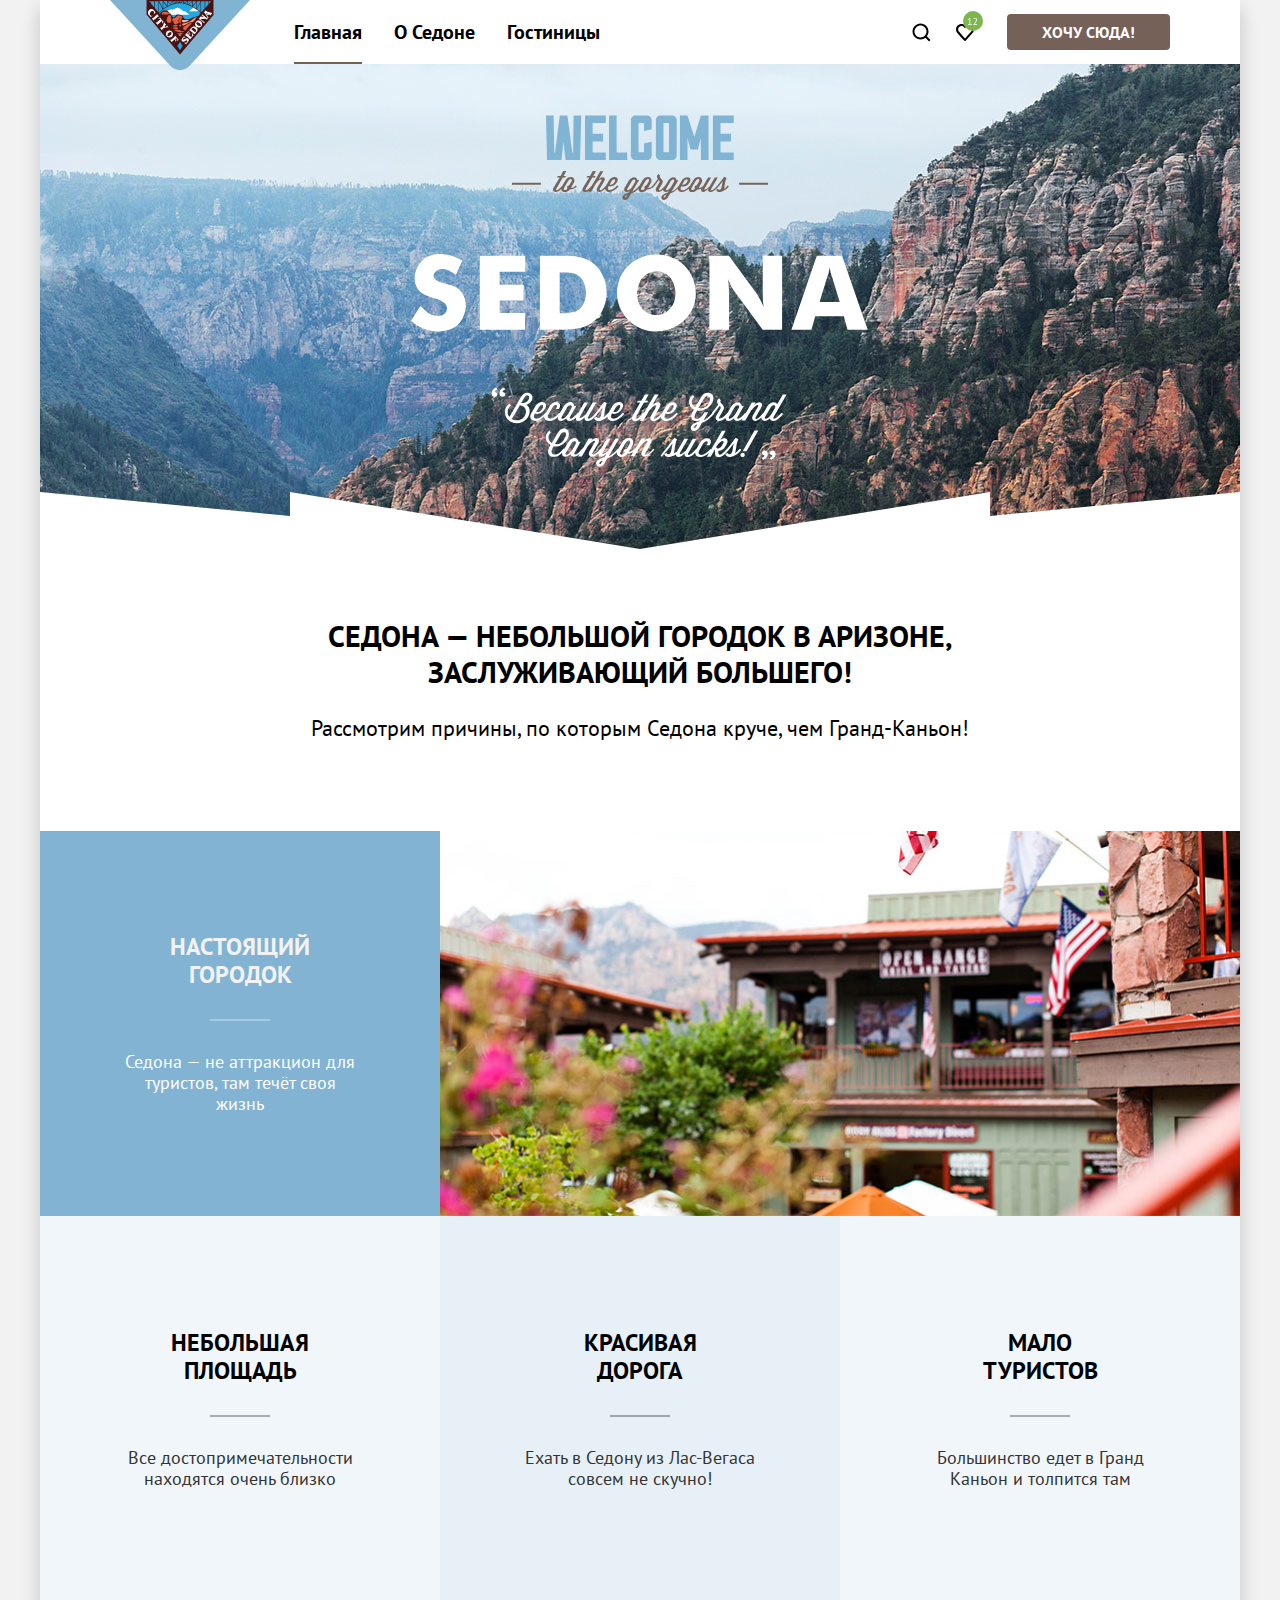
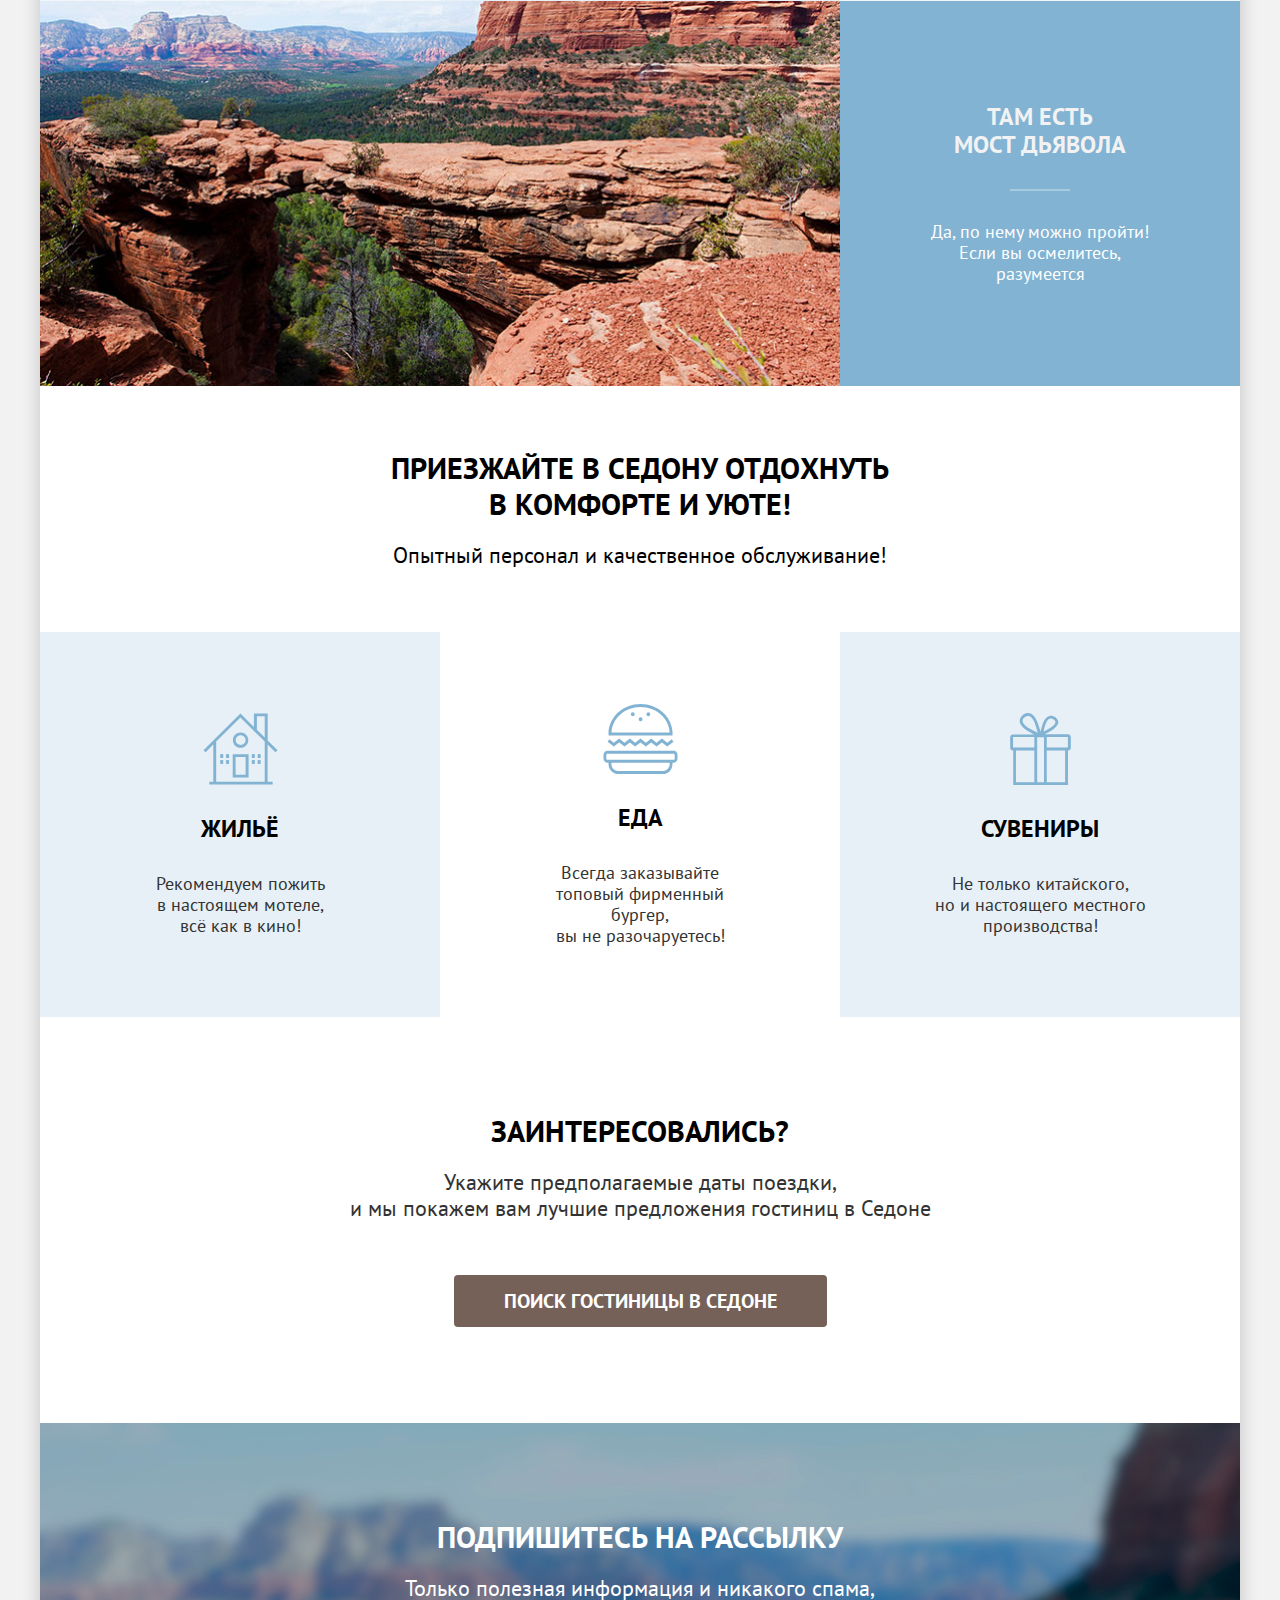
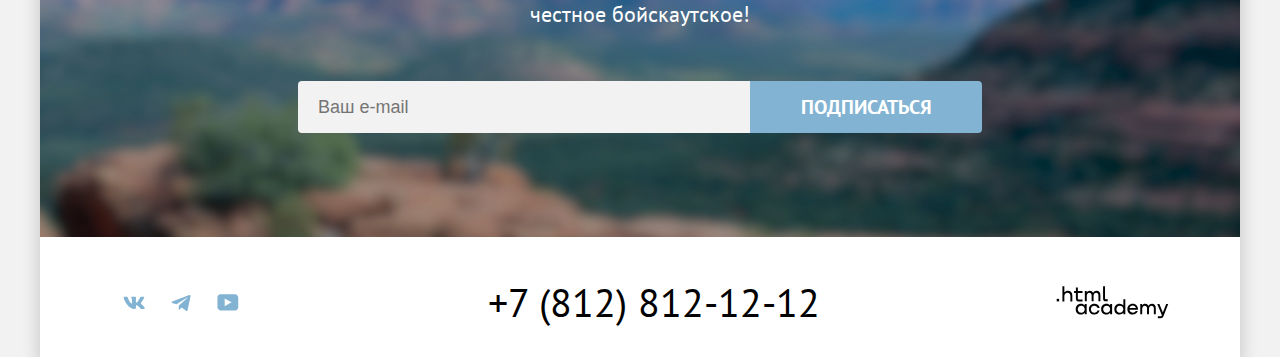
==== commit b8b393a7: "Merge pull request #4 from Mrproper1997/master" ====
--- a/index.html
+++ b/index.html
@@ -4,54 +4,60 @@
     <meta charset="utf-8">
     <title>Главная страница: Седона </title>
     <link rel="stylesheet" href="styles/style.css">
-    <link rel="icon"  sizes="128x128" href="images/logo.svg">
+    <link rel= "icon"  href= "favicon.ico">
   </head>
-
   <body>
     <div class="containier">
       <header class="page-header">
         <nav class="navigation">
           <div class="page-navigation">
-            <a href="index.html">
-              <img class="logo-sedona" src="images/logo.svg" width="140" height="70" alt="Логотип города Седона">
-            </a>
-            <ul class="page-menu">
-              <li class="page-menu-item page-first">
+            <a class="logo-link" href="index.html">
+              <img class="logo-sedona" src="images/logo.svg" width="140" height="70" alt="Логотип Седона.">
+            </a>
+            <ul class="page-menu reset" >
+              <li class="page-menu-item page-first reset">
                 <a href="index.html">
                   Главная
                 </a>
               </li>
-              <li class="page-menu-item">
+              <li class="page-menu-item reset">
                 <a href="#">  О Седоне  </a>
               </li>
-              <li class="page-menu-item">
+              <li class="page-menu-item reset">
                 <a href="catalog.html">  Гостиницы</a>
               </li>
             </ul>
           </div>
-          <ul class="user-menu">
-            <li>
-              <ul class="user-menu-item-box">
-                <li class="user-menu-item">
-                  <a class="img-glass" href="#"></a>
-                </li>
-                <li class="user-menu-item">
-                  <a class="img-heart" href="#"></a>
+          <ul class="user-menu reset">
+            <li class="reset">
+              <ul class="user-menu-item-box reset">
+                <li class="user-menu-item reset">
+                  <a class="img-glass" href="#" >
+                    <span class="visually-hidden">
+                      поиск  на странице.
+                    </span>
+                  </a>
+                </li>
+                <li class="user-menu-item reset">
+                  <a class="img-heart" href="#">
+                    <span class="visually-hidden">
+                      Добавить в избранное.
+                    </span>
+                  </a>
                 </li>
               </ul>
             </li>
-            <li class="user-menu-item">
+            <li class="user-menu-item reset">
               <a class="button button-catalog" href="catalog.html">Хочу сюда! </a>
             </li>
           </ul>
         </nav>
       </header>
       <!--main начало-->
-
       <main class="main-index" data-test="main">
           <h1 class="visually-hidden"> Курорт Sedona</h1>
           <div class="hero" data-test="hero">
-            <img class="hero-title" src="images/welcome.svg" width="458" height="352" alt="Добро пожаловать Великолепную Седону ">
+            <img class="hero-title" src="images/welcome.svg" width="458" height="352" alt="Добро пожаловать Великолепную Седону.">
           </div>
         <section class="advantages" data-test="advantages">
           <div class="reasons">
@@ -59,165 +65,152 @@
             <span class="reasons-header_description">Рассмотрим причины, по которым Седона круче, чем Гранд-Каньон!</span>
           </div>
           <h2 class="visually-hidden">преимущества</h2>
-          <ul class="advantages-list">
-            <li class="advantage-item-background-blue">
+          <ul class="advantages-list reset">
+            <li class="advantage-item-background-blue reset">
               <div class="advantages-description-container">
-                  <h3 class="advantages-title-blue">настоящий городок</h3>
-                <p class="advantages-description-text">Седона — не аттракцион для туристов, там течёт своя жизнь</p>
+                  <h3 class="advantages-title-blue reset">настоящий городок</h3>
+                <p class="advantages-description-text reset">Седона — не аттракцион для туристов, там течёт своя жизнь</p>
               </div>
-              <img class="real-town_pic" src="images/dom-sedona.jpg" width="800"  alt=" достопримечательсть Sedona">
-            </li>
-            <div class="advantages-block">
-              <li class="advantages-description-container light">
-                  <h3 class="advantages-title black-text"> Небольшая площадь</h3>
-                <p class="advantages-description-text black-grey-text">Все достопримечательности находятся очень близко</p>
-              </li>
-              <li class="advantages-description-container blue-light">
-                <h3 class="advantages-title black-text"> Красивая <br> дорога</h3>
-                <p class="advantages-description-text black-grey-text">Ехать в Седону из Лас-Вегаса совсем не скучно!</p>
-              </li>
-              <li class="advantages-description-container light">
-                  <h3 class="advantages-title black-text"> Мало <br> туристов</h3>
-                <p class="advantages-description-text black-grey-text">Большинство едет в Гранд Каньон и толпится там</p>
-              </li>
-            </div>
-            <li class="advantage-item-background-blue">
-              <img class="real-town_pic" src="images/photo-2-canyon.jpg" width="800" alt=" Каньон">
+              <img class="real-town_pic" src="images/dom-sedona.jpg" width="800" height="385" alt=" достопримечательсть Sedona.">
+            </li>
+          </ul>
+          <ul class="advantages-block reset">
+              <li class="advantages-description-container light reset">
+                  <h3 class="advantages-title black-text reset"> Небольшая площадь</h3>
+                <p class="advantages-description-text black-grey-text reset">Все достопримечательности находятся очень близко</p>
+              </li>
+              <li class="advantages-description-container blue-light reset">
+                <h3 class="advantages-title black-text reset"> Красивая <br> дорога</h3>
+                <p class="advantages-description-text black-grey-text  reset">Ехать в Седону из Лас-Вегаса совсем не скучно!</p>
+              </li>
+              <li class="advantages-description-container light reset">
+                  <h3 class="advantages-title black-text reset"> Мало <br> туристов</h3>
+                <p class="advantages-description-text black-grey-text reset">Большинство едет в Гранд Каньон и толпится там</p>
+              </li>
+          </ul>
+          <ul class="reset">
+            <li class="advantage-item-background-blue reset">
+              <img class="real-town_pic" src="images/photo-2-canyon.jpg" width="800" height="385" alt=" Каньон.">
               <div class="advantage-item-background-blue-block">
-                <p class="advantages-title-blue ">там есть <br> мост дьявола</p>
-                <p class="advantages-description-text">Да, по нему можно пройти! Если вы осмелитесь, разумеется</p>
+                <p class="advantages-title-blue reset">там есть <br> мост дьявола</p>
+                <p class="advantages-description-text reset">Да, по нему можно пройти! Если вы осмелитесь, разумеется</p>
               </div>
             </li>
-
           </ul>
           <section class="superiority" data-test="service">
-            <p class="superiority-title">ПРИЕЗЖАЙТЕ В СЕДОНУ ОТДОХНУТЬ<br> В КОМФОРТЕ И УЮТЕ!</p>
-            <p class="superiority-subtitle">Опытный персонал и качественное обслуживание!</p>
+            <p class="superiority-title reset">ПРИЕЗЖАЙТЕ В СЕДОНУ ОТДОХНУТЬ<br> В КОМФОРТЕ И УЮТЕ!</p>
+            <p class="superiority-subtitle reset">Опытный персонал и качественное обслуживание!</p>
           </section>
-
           <section class="services">
-            <ul class="services-home">
-              <section class="services-block">
-                <li class="services-block-item blue-light">
-                  <img class="services-block-item-img" src="images/logo-home.svg" width="75" height="72" alt="Жилье">
-                  <p class="services-block-item-title black-tex"> ЖИЛЬЁ</p>
-                  <p class="services-block-item-subtitle black-grey-text">Рекомендуем пожить <br> в настоящем мотеле, <br>всё как в кино!</p>
-                </li>
-                <li class="services-block-item">
-
-                  <img class="services-block-item-img" src="images/food.svg" width="75" height="72" alt="ЕДА">
-                  <p class="services-block-item-title black-text">  еда</p>
-                  <p class="services-block-item-subtitle black-grey-text">Всегда заказывайте<br> топовый фирменный бургер, <br>вы не разочаруетесь!</p>
-
-                </li>
-                <li class="services-block-item blue-light">
-
-                  <img class="services-block-item-img" src="images/advantages-icon-souvenir.svg" width="75" height="72" alt="Сувениры">
-                  <p class="services-block-item-title black-text"> СУВЕНИРЫ</p>
-                  <p class="services-block-item-subtitle black-grey-text">Не только китайского,<br> но и настоящего местного <br>производства!</p>
-
-                </li>
-          </section>
-
+            <ul class="services-home reset">
+              <li class="services-block">
+                <li class="services-block-item blue-light reset">
+                  <img class="services-block-item-img" src="images/logo-home.svg" width="75" height="72" alt="Жилье.">
+                  <p class="services-block-item-title black-tex reset"> ЖИЛЬЁ</p>
+                  <p class="services-block-item-subtitle black-grey-text reset">Рекомендуем пожить <br> в настоящем мотеле, <br>всё как в кино!</p>
+                </li>
+                <li class="services-block-item reset">
+                  <img class="services-block-item-img" src="images/food.svg" width="75" height="72" alt="ЕДА.">
+                  <p class="services-block-item-title black-text reset">  еда</p>
+                  <p class="services-block-item-subtitle black-grey-text reset">Всегда заказывайте<br> топовый фирменный бургер, <br>вы не разочаруетесь!</p>
+                </li>
+                <li class="services-block-item blue-light reset">
+                  <img class="services-block-item-img" src="images/advantages-icon-souvenir.svg" width="75" height="72" alt="Сувениры.">
+                  <p class="services-block-item-title black-text reset"> СУВЕНИРЫ</p>
+                  <p class="services-block-item-subtitle black-grey-text reset">Не только китайского,<br> но и настоящего местного <br>производства!</p>
+                </li>
             </ul>
           </section>
           <section class="search" data-test="search">
-            <p class="search-title">Заинтересовались?</p>
-            <p class="search-subtitle">Укажите предполагаемые даты поездки,<br> и мы покажем вам лучшие предложения гостиниц в Седоне</p>
-
-             <button onclick="showModal()" class="search-button open-popup button" type="button" > Поиск гостиницы в Седоне</button>
-
+            <p class="search-title reset">Заинтересовались?</p>
+            <p class="search-subtitle reset">Укажите предполагаемые даты поездки,<br> и мы покажем вам лучшие предложения гостиниц в Седоне</p>
+             <button onclick="showModal()" class="search-button open-popup button" type="button"> Поиск гостиницы в Седоне</button>
           </section>
         </section>
       </main>
       <section class="subscribe subscribe-block" data-test="subscribe">
         <h2 class="subscribe-title">Подпишитесь на рассылку</h2>
-        <p class="subscribe-description">Только полезная информация и никакого спама, честное бойскаутское!</p>
-        <form class="subscribe-form" action="https://echo.htmlacademy.ru/">
-          <label class="block-label">
-              <input class="input-block-input" placeholder="Ваш email" type="text">
-              <p class="input-block-symbol " >Подписаться</p>
+        <p class="subscribe-description reset">Только полезная информация и никакого спама, честное бойскаутское!</p>
+        <form class="subscribe-form" action="https://echo.htmlacademy.ru/" method="post">
+          <label>
+              <input class="input-block-input" name="e-mail" placeholder="Ваш e-mail" type="text" required>
           </label>
+          <button class="input-block-symbol" type="submit">Подписаться</button>
         </form>
       </section>
       <!-- MAIN конец-->
-
       <!--Футер-->
       <footer class="main-footer" data-test="footer">
         <div class="blok-footer">
           <div class="footer-link">
-            <a class="link-social vk" href="https://vk.com/htmlacademy">
-              <img src="images/vk.svg" width="22" height="17" alt="vk">
-            </a>
-            <a class="link-social telegram" href="https://t.me/htmlacademy">
-              <img src="images/telegram.svg" width="22" height="17" alt="telegram">
-            </a>
-            <a class="link-social youtube" href="https://www.youtube.com/user/htmlacademyru">
-              <img src="images/youtube.svg" width="22" height="17" alt="youtube">
-            </a>
-          </div>
-          <div class="telephone-nunber">
-            <a class="nunber" href="">+7 (812) 812-12-12</a>
+            <a class="link-social  effect" href="https://vk.com/htmlacademy">
+              <img src="images/vk.svg" width="22" height="17" alt="vk.">
+            </a>
+            <a class="link-social effect" href="https://t.me/htmlacademy">
+              <img src="images/telegram.svg" width="22" height="17" alt="telegram.">
+            </a>
+            <a class="link-social effect" href="https://www.youtube.com/user/htmlacademyru">
+              <img src="images/youtube.svg" width="22" height="17" alt="youtube.">
+            </a>
+          </div>
+          <div class="telephone-nuber">
+            <a class="number effect" href="tel:+7(812)812-12-12">+7 (812) 812-12-12</a>
           </div>
           <div>
-            <a href="">
-              <img class="logo_footer" src="images/HTML_Academy.svg" width="115" height="33" alt="HTML Academiya">
+            <a href="#">
+              <img class="logo_footer effect" src="images/HTML-Academy.svg" width="115" height="33" alt="HTML Academiya.">
             </a>
           </div>
         </div>
       </footer>
     </div>
-
-
     <!-- модaльное окно -->
     <script  src="scripts/app.js" defer></script>
     <dialog class="modal-containier" data-test="modal">
       <div class="modal-main">
-          <h2 class="modal-title">Поиск гостиницы в Седоне </h2>
-          <button onclick="closeModal()" class="popup-close-button" type="button">
-            <span class="visually-hidden">
-              Закрыть
-            </span>
-          </button>
+        <h2 class="modal-title">Поиск гостиницы в Седоне </h2>
+        <button onclick="closeModal()" class="popup-close-button" type="button">
+          <span class="visually-hidden">
+            Закрыть
+          </span>
+        </button>
         <form class="search-hotel-form" action="https://echo.htmlacademy.ru/" method="post">
-          <label class="arrival-date" >
-            <div class="modal-block-input">
-              <p class="subtitle-date  text-modal-black">Дата заезда:</p>
-              <input class="example-input" type="text"  name="arrival-date" placeholder="27 апреля 2020" onfocus="xcnkcndkcnvdkcndklvndlkv" required>
-            </div>
-            <span class="wrong-date"> Мы не можем отправить вас в прошлое. </span>
+          <label class="arrival-date-1 reset" >
+            <span class="subtitle-date text-modal-black reset">Дата Заезда:</span>
+            <input class="example-input reset" type="text"  name="arrival-date" placeholder="27 апреля 2020" >
           </label>
-          <label class="departure-date" >
-          <section class="modal-block-input departure-input">
-            <p class="subtitle-date text-modal-black">Дата выезда:</p>
-            <input class="example-input" type="text" name="arrival-date" placeholder="1 сентября 2023" onfocus="xcnkcndkcnvdkcndklvndlkv" required>
-          </section>
-            <span class="free-date modal-date">На эти даты есть свободные номера. Пока есть.</span>
+          <span class="wrong-date">Мы не можем отправить вас в прошлое.</span>
+
+          <label class="departure-date reset">
+            <span class="subtitle-date text-modal-black">Дата Выезда:</span>
+            <input class="example-input reset" type="text" name="arrival-date" placeholder="1 сентября 2023">
           </label>
+          <span class="free-date modal-date">На эти даты есть свободные номера. Пока есть.</span>
+
+
+
           <div class="input-number-people">
             <label class="number-person">
               <span class="quantity-title text-modal-black">Взрослые:</span>
-              <img class="input-minus " src="/images/modal/button-minus.svg" alt="">
+              <img class="input-minus " src="/images/modal/button-minus.svg" alt="уменьшение количества взрослых.">
               <input class="quantity" type="number" value="2" min="0" max="99">
-              <img class="input-plus" src="/images/modal/button-plus.svg" alt="">
+              <img class="input-plus" src="/images/modal/button-plus.svg" alt="увеличение количества взрослых.">
             </label>
             <label class="number-person">
               <span class="quantity-title-children text-modal-black">Дети:</span>
               <span onmouseover="showInformation()" onmouseout="closeInformation()" class="children-information-icon">
-                <img src="/images/modal/children-information-icon.svg" alt="Information">
+                <img src="/images/modal/children-information-icon.svg" alt="Information.">
               </span>
               <span  class="information-text">Укажите количество детей, которые будут с вами, возраст которых от 6 до 18 лет. Дети до 6 лет размещаются бесплатно.
               </span>
-              <img class="input-minus" src="/images/modal/button-minus.svg" alt="">
+              <img class="input-minus" src="/images/modal/button-minus.svg" alt="уменьшение количества детей.">
               <input class="quantity" type="number" value="2" min="0" max="99">
-              <img class="input-plus" src="/images/modal/button-plus.svg" alt="">
+              <img class="input-plus" src="/images/modal/button-plus.svg" alt="уменьшение количества детей.">
             </label>
           </div>
-          <button class="search-button-modal">Найти</button>
+          <button type="submit" class="search-button-modal">Найти</button>
         </form>
       </div>
-
-
     </dialog>
   </body>
   </html>
--- a/styles/style.css
+++ b/styles/style.css
@@ -39,19 +39,15 @@
   margin: 0 auto;
   box-shadow: 0 10px 18px 0 rgba(0, 0, 0, 0.2);
   box-sizing: border-box;
-
-}
-
+}
 .main-index{
   flex: grow 1;
 }
-
-ul, li, p, h3 {
+.reset{
   margin: 0;
   padding: 0;
   list-style: none;
 }
-
 input[type="number"]::-webkit-outer-spin-button,
 input[type="number"]::-webkit-inner-spin-button {
   -webkit-appearance: none;
@@ -62,10 +58,15 @@
   margin-top: 30px;
   margin-bottom: 30px;
 }
-
-
-
-
+.logo-link:focus{
+outline: none;
+}
+.logo-link:hover{
+  opacity: 0.8;
+}
+.input-block-symbol:focus{
+  opacity: 0.8;
+}
 .visually-hidden {
   position: absolute;
   width: 1px;
@@ -78,8 +79,6 @@
   clip: rect(0 0 0 0);
   overflow: hidden;
 }
-
-
 .page-header {
   display: flex;
   justify-content: space-between;
@@ -90,23 +89,19 @@
   color: #000000;
   padding: 0 70px;
 }
-
 .navigation {
   display: flex;
   justify-content: space-between;
   width: 1200px;
 }
-
 .page-navigation {
   display: flex;
   justify-content: space-between;
   gap: 168px;
 }
-
 .logo-sedona {
   position: absolute;
 }
-
 .page-menu {
   width: 500px;
   display: flex;
@@ -115,7 +110,6 @@
   margin: 0;
   padding: 0;
 }
-
 .page-menu-item a{
   margin: 0;
   padding: 20px 16px;
@@ -123,7 +117,6 @@
   color: #000000;
   box-sizing: border-box;
 }
-
 .page-menu-item {
   margin: 0;
   padding: 20px 0;
@@ -133,21 +126,17 @@
   box-sizing: border-box;
   color: #000000;
 }
-
 .page-menu-item a:hover {
   color: #ffffff;
   background-color: #82B3D3;
 }
-
 .page-menu-item a:active {
   background-color: #7dadcc;
   color: #000000;
 }
-
 .page-first {
   position: relative;
 }
-
 .page-first::after {
   position: absolute;
   content: "";
@@ -158,11 +147,9 @@
   height: 2px;
   transform: translateX(-50%);
 }
-
 .page-second {
   position: relative;
 }
-
 .page-second::after {
   position: absolute;
   content: "";
@@ -173,7 +160,6 @@
   height: 2px;
   transform: translateX(-50%);
 }
-
 .user-menu {
   display: flex;
   flex-wrap: wrap;
@@ -181,7 +167,6 @@
   margin: 0;
   padding: 0;
 }
-
 .user-menu-item-box {
   width: 88px;
   display: flex;
@@ -191,7 +176,6 @@
   margin-right: 20px;
   padding: 0;
 }
-
 .user-menu-item a {
   display: flex;
   justify-content: center;
@@ -206,7 +190,6 @@
   padding: 22px 12px;
   background-position: center;
 }
-
 .img-heart {
   background-image: url("../images/heart.svg");
   background-repeat: no-repeat;
@@ -214,10 +197,6 @@
   background-position: center;
   position: relative;
 }
-a{
-  text-decoration: none;
-  color: #000;
-}
 .button-catalog{
   border-radius: 4px;
   background-color: #756157;
@@ -227,12 +206,45 @@
   line-height: 20px;
   padding: 8px 35px;
   color: #FFF;
-}
-
+  text-decoration: none;
+}
 .block-button{
 cursor: pointer;
 }
-
+.block-button:active{
+  opacity: 0.6;
+}
+.block-button:hover{
+  background-color: #68A2CA;
+}
+.button-apply{
+  cursor: pointer;
+}
+.button-apply:active{
+  opacity: 0.8;
+}
+
+.button-favourite:hover{
+  background-color: #3b84b4;
+}
+.button-favourite-green:hover{
+  background-color: #528c22;
+}
+.blue-button:hover {
+  background-color: #68a2ca;
+}
+.blue-button:focus {
+  background-color: #0a5d94;
+  outline: none;
+}
+.blue-button:active {
+  background-color: #82d3d3;
+  color: rgba(255, 255, 255, 0.3);
+}
+.blue-button:disabled {
+  background-color: #e5e5e5;
+  color: #ffffff;
+}
 .button:hover,
 .button:focus {
   background-color: #615048;
@@ -241,7 +253,6 @@
 .button:active {
   color: rgba(255, 255, 255, 0.3);
 }
-
 .button:disabled {
   background-color: #E5E5E5;
 }
@@ -271,25 +282,20 @@
 
   position: relative;
 }
-
-
-
-
 .hero{
   display: flex;
   background-image: url(../images/background-hero.png);
+  background-color:  #88c2e9;
 }
 .hero-title{
   margin: auto;
   margin-top: 51px;
   margin-bottom: 82px;
 }
-
 .reasons{
   text-align: center;
   padding: 69px 0 90px;
 }
-
 .reasons-header{
   display: block;
   font-style: normal;
@@ -307,7 +313,8 @@
 }
 .advantage-item-background-blue{
   display: flex;
-
+  background-color: #82B3D3;
+  height: 385px;
 }
 .advantages-description-container{
   background-color: #82B3D3;
@@ -332,7 +339,6 @@
   content: "";
   height: 2px;
   background-color: rgba(0, 0, 0, 0.3);
-
 }
 .advantages-title-blue::after{
   margin: 30px auto ;
@@ -344,21 +350,19 @@
 }
 .advantages-title-blue{
   text-transform: uppercase;
-color: #F2F2F2;
-font-size: 24px;
-font-weight: 700;
-line-height: 28px;
+  color: #F2F2F2;
+  font-size: 24px;
+  font-weight: 700;
+  line-height: 28px;
 }
 .advantages-description-text{
   color: #ffffff;
   font-size: 18px;
   line-height: 21px;
-
 }
 .advantages-block {
   display: flex;
 }
-
 .light {
   background-color: #83b3d31f;
   width: 33.333%;
@@ -371,7 +375,6 @@
   background-color: #FFFFFF;
   width: 33.333%;
 }
-
 .black-text {
   color: black;
 }
@@ -393,7 +396,6 @@
   text-align: center;
   line-height: 36px;
  }
-
 .superiority-title{
   text-align: center;
   font-size: 30px;
@@ -402,17 +404,14 @@
   text-transform: uppercase;
   padding-bottom: 20px;
 }
-
 .superiority-subtitle{
   font-size: 22px;
   line-height: 26px;
 }
-
-.services-block{
-  display: flex;
+.services-home{
   height: 385px;
-}
-
+  display: flex;
+}
 .services-block-item{
   padding: 80px 85px;
   display: flex;
@@ -422,12 +421,10 @@
   width: 33.3333%;
   align-items: center;
 }
-
 .services-block-item-img{
   display: flex;
   justify-content: center;
 }
-
 .services-block-item-title{
   font-size: 24px;
   font-weight: 700;
@@ -435,12 +432,10 @@
   text-transform: uppercase;
   margin: 30px 0;
 }
-
 .services-block-item-subtitle{
   font-size: 18px;
   line-height: 21px;
 }
-
 .search{
   display: flex;
   flex-direction: column;
@@ -477,7 +472,6 @@
   border: none;
   cursor: pointer;
 }
-
 .subscribe{
   display: flex;
   flex-direction: column;
@@ -488,7 +482,6 @@
   line-height: 28px;
   text-decoration: none;
   color: #fff;
-
 }
 .subscribe-block{
   color:#FFFFFF;
@@ -522,24 +515,24 @@
   color: #fff;
   font-weight: 400;
 }
-.block-label {
+.subscribe-form{
   display: flex;
   border:none;
   box-sizing: border-box;
-    width: 684px;
-}
-
+}
 .input-block-input{
   padding: 12px 20px;
   background-color: #F2F2F2;
   color: #000;
   border-radius: 4px 0 0 4px;
   width: 452px;
+  min-height: 52px;
   border: none;
   box-sizing: border-box;
   min-width: 452px;
   font-size: 18px;
   line-height: 24px;
+  outline: none;
 }
 .input-block-symbol{
   padding: 8px 50px;
@@ -554,6 +547,23 @@
   border-left: none;
   width: 232px;
   border: none;
+  cursor: pointer;
+}
+.input-block-symbol:hover{
+  background-color: #3b84b4;
+}
+/* БЛООК ФУТЕР */
+.effect:hover{
+  opacity: 0.7;
+}
+.effect:active{
+  opacity: 0.3;
+}
+.effect-click:hover{
+  color: #0a5d94;
+}
+.effect-click:active{
+  opacity: 0.3;
 }
 .blok-footer{
   display: flex;
@@ -577,21 +587,24 @@
   width: 47px;
   height: 40px;
 }
-
-.telephone-nunber{
+.link-social:hover {
+  color: #68a2ca;
+}
+.telephone-number{
 text-decoration: none;
 font-size: 40px;
 line-height: 40px;
 }
-.nunber{
+.number{
   color: #000;
   text-decoration: none;
+  font-size: 40px;
+line-height: 40px;
 }
 .logo_footer{
   display: flex;
   align-items: center;
 }
-
 /* Модальное окно */
 .modal-containier{
   position: fixed;
@@ -605,8 +618,6 @@
   cursor: pointer;
   font-family: "PT Sans", sans-serif;
 }
-
-
 .modal-main{
   position: relative;
   width: 717px;
@@ -628,15 +639,20 @@
   background-repeat: no-repeat;
   text-align: center;
   cursor: pointer;
-  top: 10px;
-  right: 10px;
+  top: 68px;
+  right: 51px;
 }
 .popup-close-button::before{
   width: 20px;
   height: 20px;
   content: url(/images/modal/cross.svg);
 }
-
+.popup-close-button:hover{
+  background: #E6E6E6;
+}
+.popup-close-button:active{
+opacity: 0.5;
+}
 .search-hotel-form{
   display: flex;
   flex-direction: column;
@@ -646,17 +662,19 @@
   font-size: 30px;
   font-weight: 700;
   line-height: 36px;
-  margin: 0 0 64px;
-
+  margin: 0 0 66px;
+
+}
+.arrival-date-1, .departure-date{
+  display: flex;
+  align-items: center;
+  margin: 0;
 }
  .text-modal-black{
   font-size: 20px;
   font-weight: 700;
   line-height: 24px;
 }
-/* .arrival-date{
-
-} */
 .modal-block-input{
   display: flex;
   justify-content: space-between;
@@ -672,7 +690,7 @@
   padding: 12px 20px;
   background: #F2F2F2;
   box-sizing: border-box;
-  margin-bottom: 4px;
+  margin-bottom: 1px;
   border: none;
   border-radius: 4px;
   background-image: url(/images/modal/date.svg);
@@ -681,13 +699,26 @@
   font-size: 18px;
   font-weight: 700;
   line-height: 24px;
+  font-family: inherit;
+  margin-bottom: 0;
+  margin-left: auto;
+}
+.example-input:hover{
+  background: #E6E6E6;
+}
+.example-input:focus{
+  border: #68A2CA;
+  background: #E6E6E6;
 }
 .example-input::-webkit-input-placeholder {
-  color:#000;
+  color:#555;
 }
 .number-person{
   display: flex;
 
+}
+.quantity{
+  background-color: #F2F2F2;
 }
 .quantity-title{
   margin-right: 46px;
@@ -697,7 +728,7 @@
 .quantity-title-children{
 display: flex;
 align-items: center;
-margin-right: 13px;
+margin-right: 10px;
 }
 .input-number-people{
   display: inline-flex;
@@ -732,11 +763,8 @@
 .input-plus{
   padding: 14px 10px;
   cursor: pointer;
-}
-
-
-
-
+  background-color: #F2F2F2;
+}
 .search-button-modal{
   border-radius: 10px;
   background: #83B3D3;
@@ -750,24 +778,29 @@
   font-family: inherit;
   text-transform: uppercase;
 }
+.search-button-modal:hover{
+  background: #68A2CA;
+}
+.search-button-modal:active{
+  opacity: 0.5;
+}
 .wrong-date {
-  display: flex;
-  justify-content: center;
-  padding: 0 20px;
+  position: relative;
+  left: 158px;
+  top: 0;
+  color: #ff5757;
   font-size: 16px;
-  font-weight: 400;
   line-height: 21px;
-  color: #FF5757;
+  margin: 4px 0 23px;
 }
 .free-date{
-  display: flex;
-  justify-content: center;
-  padding: 0 20px;
+  position: relative;
+  left: 158px;
+  top: 0;
   font-size: 16px;
-  font-weight: 400;
   line-height: 21px;
-  color: #333;
-  margin-left: 57px;
+  color: #333333;
+  margin: 4px 0 23px;
 }
 .information-text{
   display: none;
@@ -784,7 +817,6 @@
   bottom: 30px;
   background-image: url(../images/modal/triangle\ 1.svg);
 }
-
 .information-text::before {
   position: absolute;
   content: "";
@@ -804,9 +836,8 @@
   margin: 0;
   padding: 0;
 }
-
 .main-catalog-conteinier{
-  background-image: url(../images/Фильтр.png);
+  background-image: url(../images/background-filter.png);
   background-repeat: no-repeat;
   padding: 35px 70px 70px 70px;
   box-sizing: border-box;
@@ -822,16 +853,17 @@
   width: 495px;
   margin-bottom: 8px;
 }
-
 .breadcrumbs{
   display: flex;
   align-items: center;
   height: 21px;
 }
-
 .breadcrumbs-arrow{
   margin: 0 10px;
   padding-top: 2px;
+}
+.breadcrumbs-arrow{
+  margin-top: 3px;
 }
 .breadcrumbs-current{
   color: #FFFFFF;
@@ -841,7 +873,6 @@
 .logo-home{
   display: flex;
 }
-
 .catalog-filter{
   display: flex;
   margin-top: 40px;
@@ -914,12 +945,20 @@
   cursor: pointer;
 }
 .control-input-radio[type="radio"]:checked {
-  background-image: url(../images/catalog/radio+text.svg);
+  background-image: url(../images/catalog/radio-text.svg);
   background-repeat: no-repeat;
   background-position: -2px;
   background-size: 132px 29px;
 }
-
+.control:focus{
+opacity: 0.8;
+}
+.control:hover {
+  opacity: 0.6;
+}
+.control:active {
+  opacity: 0.3;
+}
 .input-block-sorting{
   color: #FFFFFF;
   font-size: 18px;
@@ -945,14 +984,10 @@
   width: 143px;
   height: 48px;
   box-sizing: border-box;
-
 }
  .header-cash{
   display: flex;
-  /* justify-content: flex-end;
-  align-items: flex-end; */
   margin-left: 142px;
-
  }
  .cash-input{
   display: flex;
@@ -966,7 +1001,6 @@
   color: #FFFFFF;
   margin-bottom: 32px;
 }
-
 .containier-header-cash{
   display: flex;
 }
@@ -974,7 +1008,6 @@
   display: flex;
 
 }
-
 .catalog-input-block {
   display: flex;
   border: none;
@@ -985,7 +1018,7 @@
   width: 143px;
 }
 .right{
-  margin-left: 2px;
+  margin-left: 1px;
   border-radius: 0 4px 4px 0;
 }
 
@@ -1007,8 +1040,6 @@
   border: none;
   width: 288px;
   height: 4px;
-
-
 }
 .input-range::-webkit-slider-thumb{
   appearance: none;
@@ -1055,6 +1086,10 @@
   text-transform: uppercase;
   border: none;
   font-family: inherit;
+  cursor: pointer;
+}
+.button-reset:hover{
+  opacity: 0.7;
 }
 .view-control{
   display: flex;
@@ -1073,6 +1108,14 @@
   box-sizing: border-box;
   display: flex;
   justify-content: center;
+  cursor: pointer;
+}
+.button-view:hover {
+  border: 2px solid #000000;
+}
+.button-view:focus-visible {
+  border: none;
+  outline: 2px solid #82b3d3;
 }
 .containier-sorting{
   display: flex;
@@ -1090,7 +1133,6 @@
   line-height: 36px;
   text-transform: uppercase;
   }
-
 .select-control {
   font-size: 18px;
   line-height: 21px;
@@ -1102,12 +1144,12 @@
   border: 2px solid #e5e5e5;
   border-radius: 4px;
   cursor: pointer;
-
-
-}
-
-
-
+  padding-right: 30px;
+  background-image: url("../images/catalog/down.svg");
+  background-repeat: no-repeat;
+  background-position: right 18px center;
+  background-color: #ffffff;
+}
 .select-control-block {
   position: relative;
   display: flex;
@@ -1115,25 +1157,16 @@
 }
 
 .select-control-block::after {
-  content: url(../images/catalog/down.svg);
   position: absolute;
   display: flex;
   right: 90px;
 
 }
-
-
-
-
-
 .select-control{
-
-
   align-items: center;
   margin-right: 70px;
 }
-
-.cheap, popular{
+.cheap, .popular, .expensive{
   font-size: 18px;
   font-weight: 400;
   line-height: 21px;
@@ -1324,40 +1357,3 @@
   color: #333;
   font-weight: 400;
 }
-
-
-
-
-
-
-
-
-
-
-
-
-
-
-
-
-
-
-
-.blue-button:hover {
-  background-color: #68a2ca;
-}
-
-.blue-button:focus {
-  background-color: #68a2ca;
-  outline: none;
-}
-
-.blue-button:active {
-  background-color: #82d3d3;
-  color: rgba(255, 255, 255, 0.3);
-}
-
-.blue-button:disabled {
-  background-color: #e5e5e5;
-  color: #ffffff;
-}
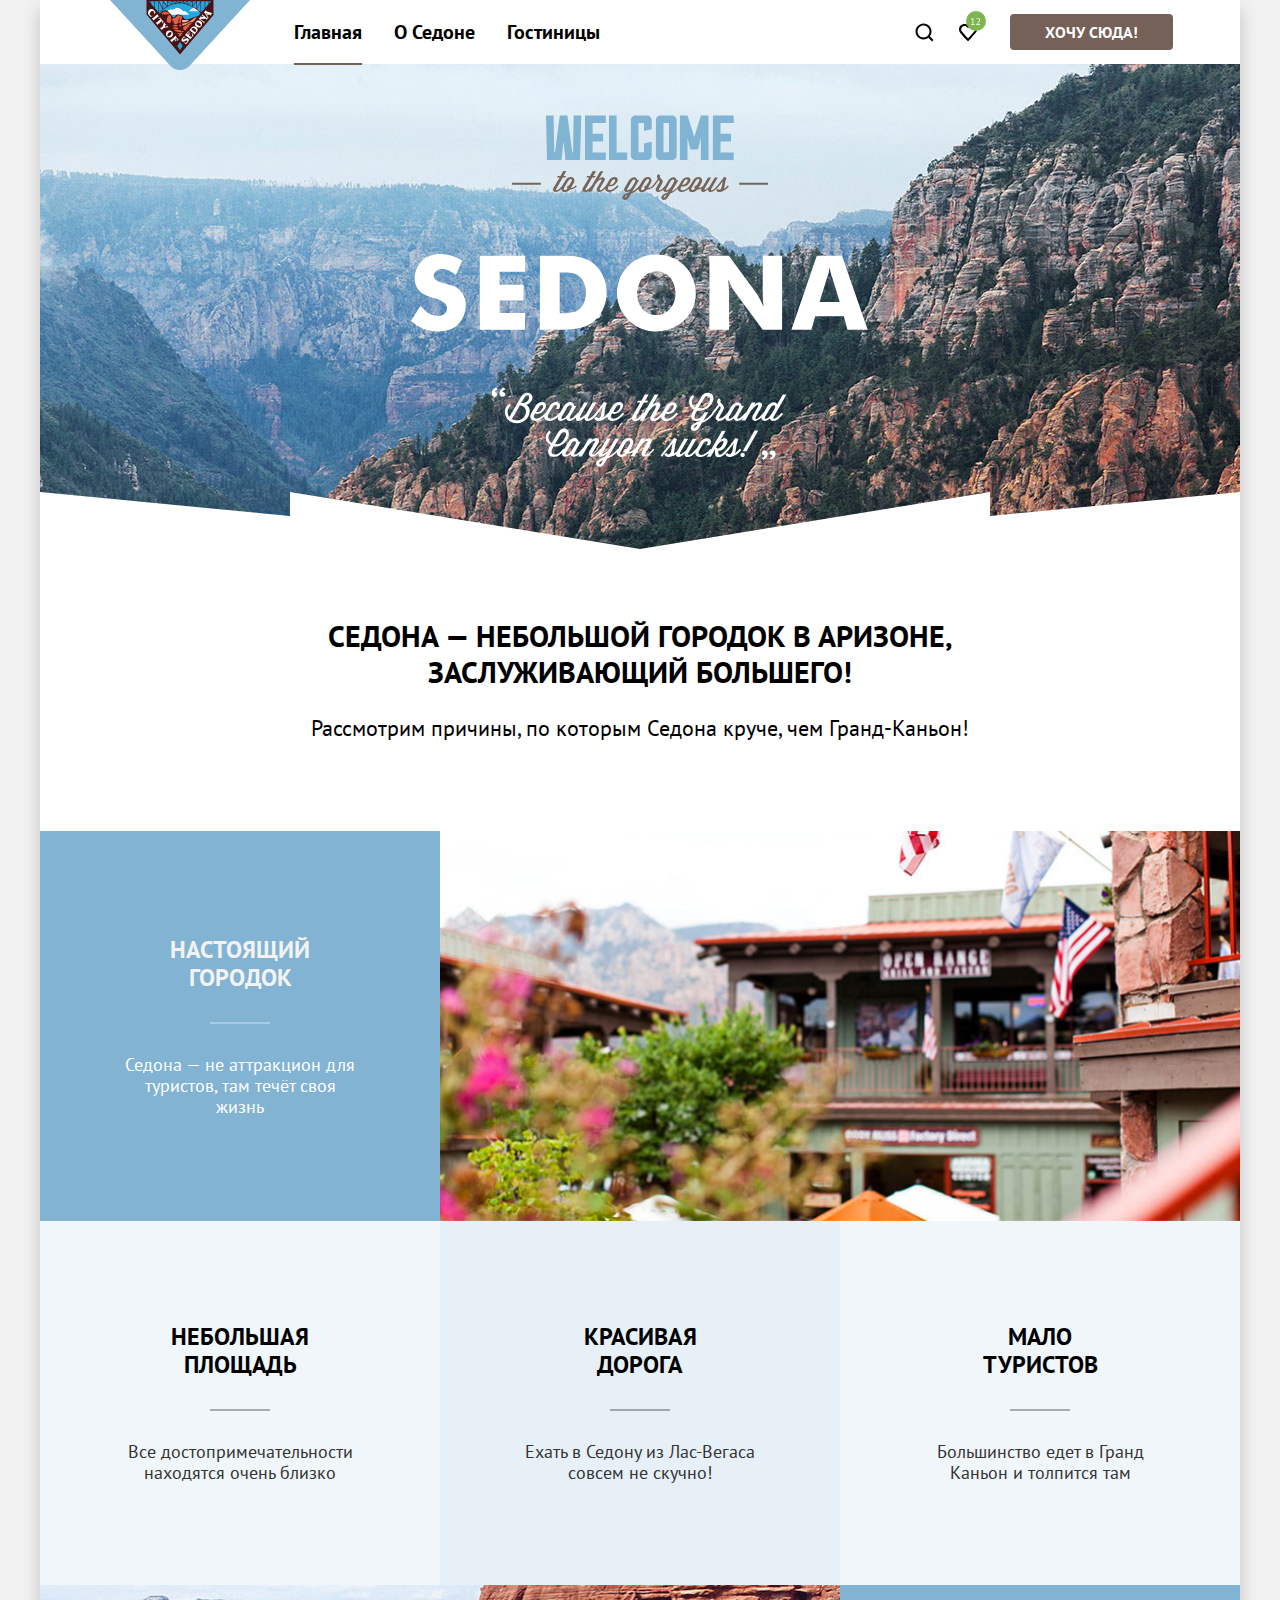
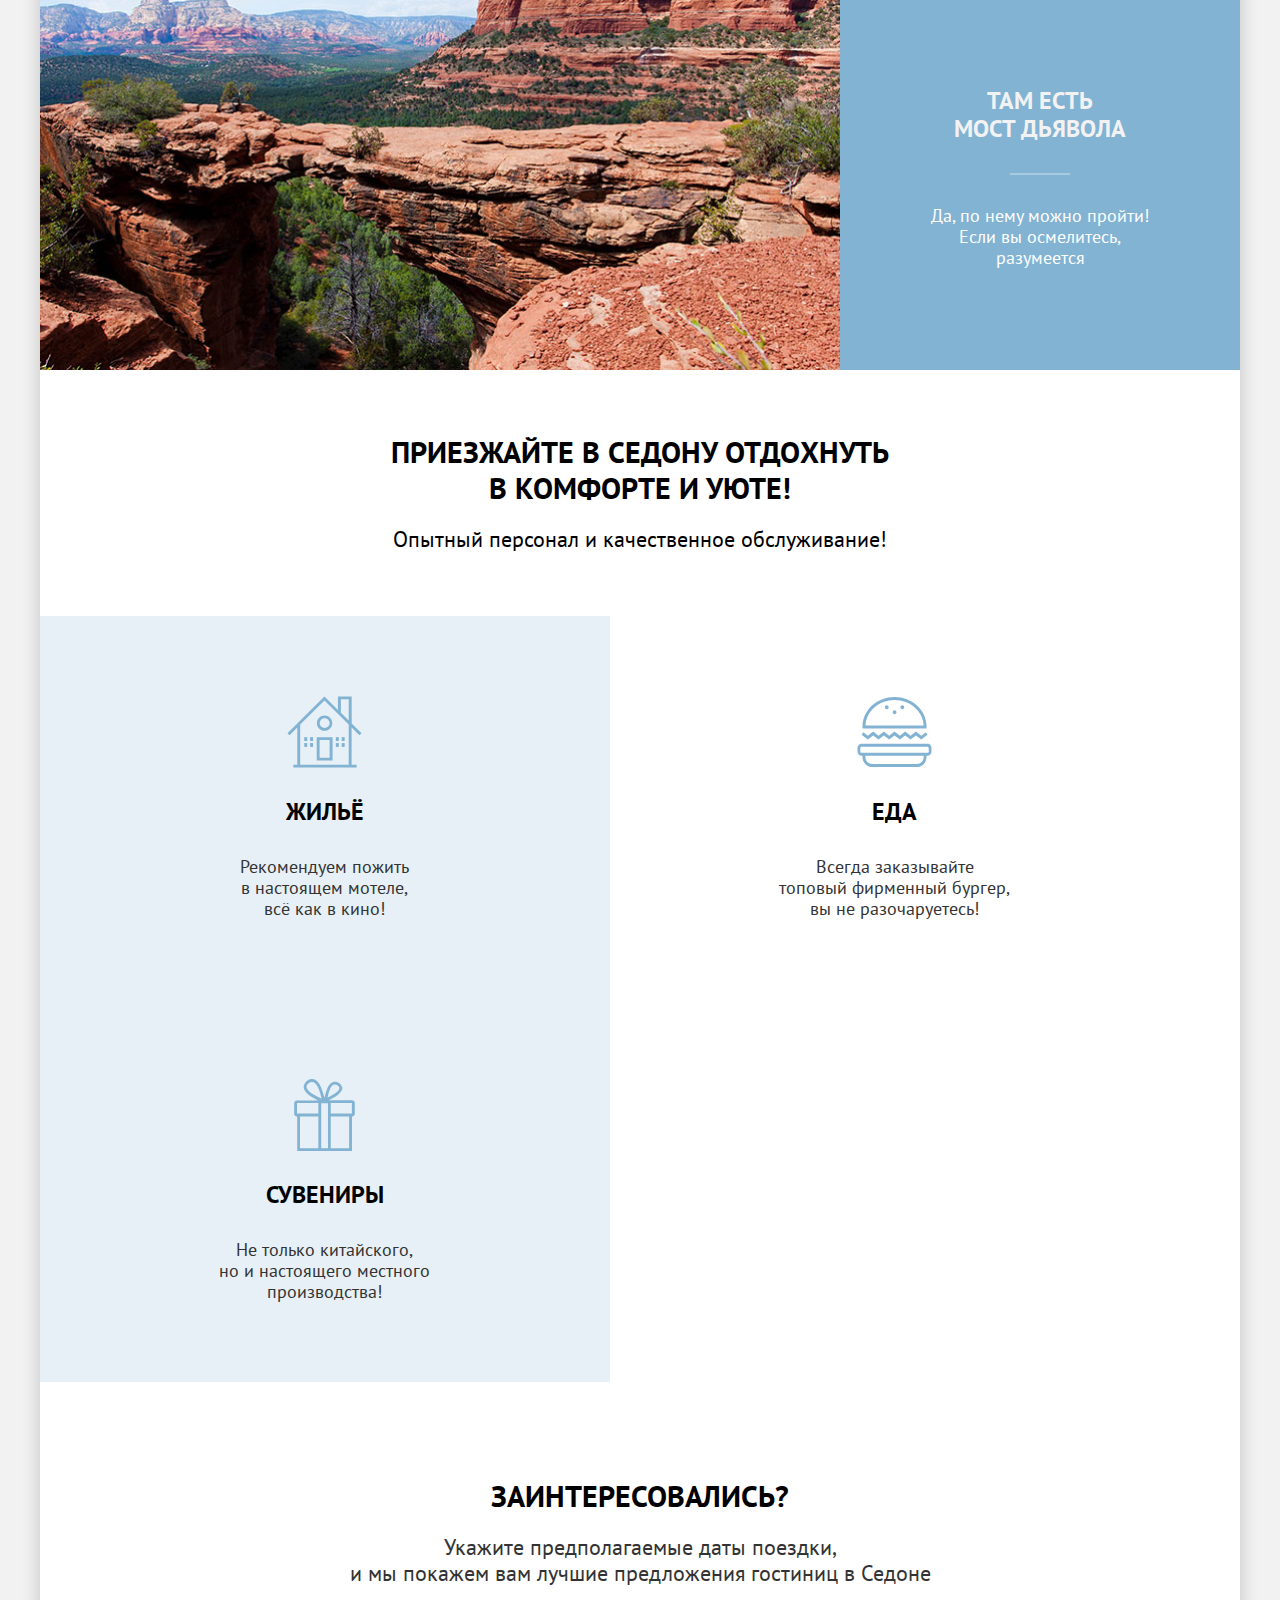
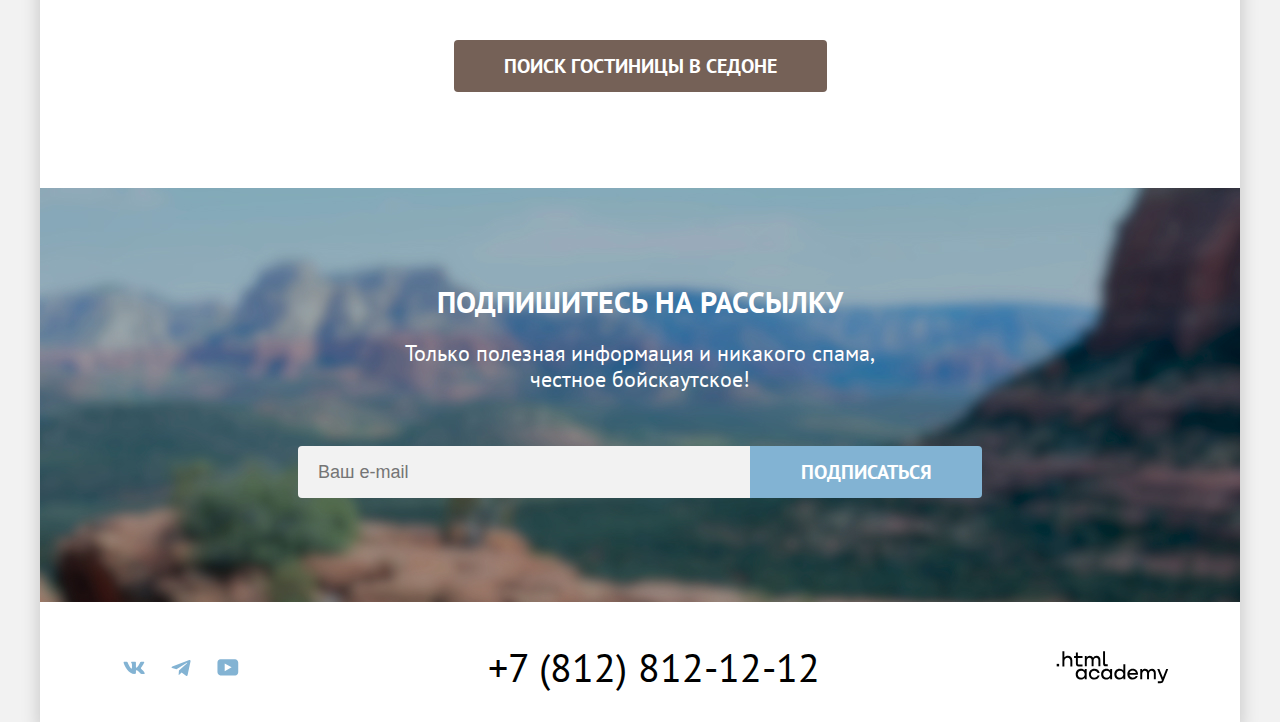
==== commit 355ed947: "djffdfje" ====
--- a/index.html
+++ b/index.html
@@ -9,11 +9,11 @@
   <body>
     <div class="containier">
       <header class="page-header">
+        <a class="logo-link" href="index.html">
+          <img class="logo-sedona" src="images/logo.svg" width="140" height="70" alt="Логотип Седона.">
+        </a>
         <nav class="navigation">
           <div class="page-navigation">
-            <a class="logo-link" href="index.html">
-              <img class="logo-sedona" src="images/logo.svg" width="140" height="70" alt="Логотип Седона.">
-            </a>
             <ul class="page-menu reset" >
               <li class="page-menu-item page-first reset">
                 <a href="index.html">
@@ -28,29 +28,26 @@
               </li>
             </ul>
           </div>
+
           <ul class="user-menu reset">
-            <li class="reset">
-              <ul class="user-menu-item-box reset">
-                <li class="user-menu-item reset">
-                  <a class="img-glass" href="#" >
-                    <span class="visually-hidden">
-                      поиск  на странице.
-                    </span>
-                  </a>
-                </li>
-                <li class="user-menu-item reset">
-                  <a class="img-heart" href="#">
-                    <span class="visually-hidden">
-                      Добавить в избранное.
-                    </span>
-                  </a>
-                </li>
-              </ul>
-            </li>
             <li class="user-menu-item reset">
+              <a class="img-glass" href="#" >
+                <span class="visually-hidden">
+                  поиск  на странице.
+                </span>
+              </a>
+            </li>
+            <li class="user-menu-item reset">
+              <a class="img-heart" href="#">
+                <span class="visually-hidden">
+                  Добавить в избранное.
+                </span>
+              </a>
+            </li>
+          </ul>
+          <div class="user-menu-item-button reset">
               <a class="button button-catalog" href="catalog.html">Хочу сюда! </a>
-            </li>
-          </ul>
+          </div>
         </nav>
       </header>
       <!--main начало-->
@@ -61,8 +58,8 @@
           </div>
         <section class="advantages" data-test="advantages">
           <div class="reasons">
-            <span class="reasons-header">Седона — небольшой городок в Аризоне, <br> заслуживающий большего!</span>
-            <span class="reasons-header_description">Рассмотрим причины, по которым Седона круче, чем Гранд-Каньон!</span>
+            <span class="reasons-header block-reset">Седона — небольшой городок в Аризоне, <br> заслуживающий большего!</span>
+            <span class="reasons-header_description block-reset">Рассмотрим причины, по которым Седона круче, чем Гранд-Каньон!</span>
           </div>
           <h2 class="visually-hidden">преимущества</h2>
           <ul class="advantages-list reset">
@@ -71,26 +68,24 @@
                   <h3 class="advantages-title-blue reset">настоящий городок</h3>
                 <p class="advantages-description-text reset">Седона — не аттракцион для туристов, там течёт своя жизнь</p>
               </div>
-              <img class="real-town_pic" src="images/dom-sedona.jpg" width="800" height="385" alt=" достопримечательсть Sedona.">
-            </li>
-          </ul>
-          <ul class="advantages-block reset">
-              <li class="advantages-description-container light reset">
-                  <h3 class="advantages-title black-text reset"> Небольшая площадь</h3>
-                <p class="advantages-description-text black-grey-text reset">Все достопримечательности находятся очень близко</p>
-              </li>
-              <li class="advantages-description-container blue-light reset">
-                <h3 class="advantages-title black-text reset"> Красивая <br> дорога</h3>
-                <p class="advantages-description-text black-grey-text  reset">Ехать в Седону из Лас-Вегаса совсем не скучно!</p>
-              </li>
-              <li class="advantages-description-container light reset">
-                  <h3 class="advantages-title black-text reset"> Мало <br> туристов</h3>
-                <p class="advantages-description-text black-grey-text reset">Большинство едет в Гранд Каньон и толпится там</p>
-              </li>
-          </ul>
-          <ul class="reset">
+              <div>
+                <img class="real-town-pic" src="images/dom-sedona.jpg" width="800" height="385" alt=" достопримечательсть Sedona.">
+              </div>
+            </li>
+            <li class="advantages-description-container light reset">
+              <h3 class="advantages-title black-text reset"> Небольшая площадь</h3>
+              <p class="advantages-description-text black-grey-text reset">Все достопримечательности находятся очень близко</p>
+            </li>
+            <li class="advantages-description-container blue-light reset">
+              <h3 class="advantages-title black-text reset"> Красивая <br> дорога</h3>
+              <p class="advantages-description-text black-grey-text  reset">Ехать в Седону из Лас-Вегаса совсем не скучно!</p>
+            </li>
+            <li class="advantages-description-container light reset">
+                <h3 class="advantages-title black-text reset"> Мало <br> туристов</h3>
+              <p class="advantages-description-text black-grey-text reset">Большинство едет в Гранд Каньон и толпится там</p>
+            </li>
             <li class="advantage-item-background-blue reset">
-              <img class="real-town_pic" src="images/photo-2-canyon.jpg" width="800" height="385" alt=" Каньон.">
+              <img class="real-town-pic" src="images/photo-2-canyon.jpg" width="800" height="385" alt=" Каньон.">
               <div class="advantage-item-background-blue-block">
                 <p class="advantages-title-blue reset">там есть <br> мост дьявола</p>
                 <p class="advantages-description-text reset">Да, по нему можно пройти! Если вы осмелитесь, разумеется</p>
@@ -133,9 +128,9 @@
         <p class="subscribe-description reset">Только полезная информация и никакого спама, честное бойскаутское!</p>
         <form class="subscribe-form" action="https://echo.htmlacademy.ru/" method="post">
           <label>
-              <input class="input-block-input" name="e-mail" placeholder="Ваш e-mail" type="text" required>
+              <input class="input-block-input reset" name="e-mail" placeholder="Ваш e-mail" type="text" required>
           </label>
-          <button class="input-block-symbol" type="submit">Подписаться</button>
+          <button class="input-block-symbol reset" type="submit">Подписаться</button>
         </form>
       </section>
       <!-- MAIN конец-->
@@ -176,36 +171,32 @@
         </button>
         <form class="search-hotel-form" action="https://echo.htmlacademy.ru/" method="post">
           <label class="arrival-date-1 reset" >
-            <span class="subtitle-date text-modal-black reset">Дата Заезда:</span>
+            <span class="subtitle-date text-modal-black block-reset">Дата Заезда:</span>
             <input class="example-input reset" type="text"  name="arrival-date" placeholder="27 апреля 2020" >
           </label>
-          <span class="wrong-date">Мы не можем отправить вас в прошлое.</span>
-
+          <span class="wrong-date block-reset">Мы не можем отправить вас в прошлое.</span>
           <label class="departure-date reset">
-            <span class="subtitle-date text-modal-black">Дата Выезда:</span>
-            <input class="example-input reset" type="text" name="arrival-date" placeholder="1 сентября 2023">
+            <span class="subtitle-date text-modal-black block-reset">Дата Выезда:</span>
+            <input class="example-input reset" type="text" name="departure-date" placeholder="1 сентября 2023">
           </label>
-          <span class="free-date modal-date">На эти даты есть свободные номера. Пока есть.</span>
-
-
-
-          <div class="input-number-people">
+          <span class="free-date modal-date block-reset">На эти даты есть свободные номера. Пока есть.</span>
+          <div class="input-number-people reset">
             <label class="number-person">
-              <span class="quantity-title text-modal-black">Взрослые:</span>
-              <img class="input-minus " src="/images/modal/button-minus.svg" alt="уменьшение количества взрослых.">
-              <input class="quantity" type="number" value="2" min="0" max="99">
-              <img class="input-plus" src="/images/modal/button-plus.svg" alt="увеличение количества взрослых.">
+              <span class="quantity-title text-modal-black block-reset">Взрослые:</span>
+              <img class="input-minus" src="images/modal/button-minus.svg" width="20" height="20" alt="уменьшение количества взрослых.">
+              <input class="quantity reset" type="number" name="quantity" value="2" min="0" max="99" required>
+              <img class="input-plus" src="images/modal/button-plus.svg" width="20" height="20" alt="увеличение количества взрослых.">
             </label>
             <label class="number-person">
-              <span class="quantity-title-children text-modal-black">Дети:</span>
-              <span onmouseover="showInformation()" onmouseout="closeInformation()" class="children-information-icon">
-                <img src="/images/modal/children-information-icon.svg" alt="Information.">
+              <span class="quantity-title-children text-modal-black block-reset">Дети:</span>
+              <span onmouseover="showInformation()" onmouseout="closeInformation()" class="children-information-icon block-reset">
+                <img src="images/modal/children-information-icon.svg" width="26" height="26" alt="Information.">
               </span>
-              <span  class="information-text">Укажите количество детей, которые будут с вами, возраст которых от 6 до 18 лет. Дети до 6 лет размещаются бесплатно.
+              <span  class="information-text block-reset">Укажите количество детей, которые будут с вами, возраст которых от 6 до 18 лет. Дети до 6 лет размещаются бесплатно.
               </span>
-              <img class="input-minus" src="/images/modal/button-minus.svg" alt="уменьшение количества детей.">
-              <input class="quantity" type="number" value="2" min="0" max="99">
-              <img class="input-plus" src="/images/modal/button-plus.svg" alt="уменьшение количества детей.">
+              <img class="input-minus" src="images/modal/button-minus.svg" width="20" height="20" alt="уменьшение количества детей.">
+              <input class="quantity reset"  type="number" name="qty-children"  value="2" min="0" max="99" required>
+              <img class="input-plus" src="images/modal/button-plus.svg" width="20" height="20" alt="уменьшение количества детей.">
             </label>
           </div>
           <button type="submit" class="search-button-modal">Найти</button>
--- a/styles/style.css
+++ b/styles/style.css
@@ -58,12 +58,28 @@
   margin-top: 30px;
   margin-bottom: 30px;
 }
-.logo-link:focus{
-outline: none;
+
+.advantages-list {
+  display: grid;
+  list-style: none;
+  grid-template-columns: repeat(3, 400px);
+  margin: 0 auto;
+  padding: 0;
+  width: 100%;
+}
+
+.logo-link{
+  position: absolute;
+  top: 0;
+  left: 70px;
 }
 .logo-link:hover{
   opacity: 0.8;
 }
+.logo-link:focus{
+  outline: 1px solid #000;
+}
+
 .input-block-symbol:focus{
   opacity: 0.8;
 }
@@ -81,18 +97,14 @@
 }
 .page-header {
   display: flex;
+  position: relative;
+}
+.navigation {
+  display: flex;
   justify-content: space-between;
-  font-family: "PT Sans", sans-serif;
-  font-weight: 700;
-  text-transform: capitalize;
-  background-color: #ffffff;
-  color: #000000;
-  padding: 0 70px;
-}
-.navigation {
-  display: flex;
-  justify-content: space-between;
-  width: 1200px;
+  align-items: center;
+  width: 100%;
+  margin-left: 238px;
 }
 .page-navigation {
   display: flex;
@@ -103,28 +115,22 @@
   position: absolute;
 }
 .page-menu {
-  width: 500px;
   display: flex;
   flex-wrap: wrap;
-  align-items: center;
+  list-style: none;
+  min-width: 339px;
+  max-width: 500px;
+  padding: 0;
   margin: 0;
-  padding: 0;
+  font-size: 20px;
+  font-weight: 700;
+  line-height: 24px;
 }
 .page-menu-item a{
-  margin: 0;
-  padding: 20px 16px;
+  display: inline-block;
   text-decoration: none;
   color: #000000;
-  box-sizing: border-box;
-}
-.page-menu-item {
-  margin: 0;
-  padding: 20px 0;
-  min-height: 64px;
-  font-size: 20px;
-  line-height: 24px;
-  box-sizing: border-box;
-  color: #000000;
+  padding: 20px 16px;
 }
 .page-menu-item a:hover {
   color: #ffffff;
@@ -141,7 +147,7 @@
   position: absolute;
   content: "";
   left: 50%;
-  bottom: 0;
+  bottom: -1px;
   background-color: #756257;
   width: 68px;
   height: 2px;
@@ -163,9 +169,17 @@
 .user-menu {
   display: flex;
   flex-wrap: wrap;
-  align-items: center;
-  margin: 0;
+  list-style: none;
+  margin: 0 0 0 auto;
   padding: 0;
+  height: 100%;
+  max-width: calc(44px*4)
+}
+.user-menu-item-button{
+  min-width: 210px;
+  display: flex;
+  align-content: center;
+  padding: 10px 20px;
 }
 .user-menu-item-box {
   width: 88px;
@@ -189,6 +203,11 @@
   background-repeat: no-repeat;
   padding: 22px 12px;
   background-position: center;
+  border: none;
+  width: 44px;
+  height: 100%;
+  padding: 0;
+  cursor: pointer;
 }
 .img-heart {
   background-image: url("../images/heart.svg");
@@ -196,6 +215,11 @@
   padding: 22px 12px;
   background-position: center;
   position: relative;
+  border: none;
+  width: 44px;
+  height: 100%;
+  padding: 0;
+  cursor: pointer;
 }
 .button-catalog{
   border-radius: 4px;
@@ -207,6 +231,7 @@
   padding: 8px 35px;
   color: #FFF;
   text-decoration: none;
+  max-width: 250px;
 }
 .block-button{
 cursor: pointer;
@@ -223,7 +248,6 @@
 .button-apply:active{
   opacity: 0.8;
 }
-
 .button-favourite:hover{
   background-color: #3b84b4;
 }
@@ -249,7 +273,6 @@
 .button:focus {
   background-color: #615048;
 }
-
 .button:active {
   color: rgba(255, 255, 255, 0.3);
 }
@@ -279,7 +302,6 @@
   align-items: center;
   justify-content: center;
   min-width: 44px;
-
   position: relative;
 }
 .hero{
@@ -312,10 +334,17 @@
   height: 385px;
 }
 .advantage-item-background-blue{
-  display: flex;
   background-color: #82B3D3;
-  height: 385px;
-}
+  display: flex;
+  grid-column: span 3;
+}
+
+.real-town-pic {
+  object-fit: cover;
+  height: 100%;
+  max-width: 800px;
+}
+
 .advantages-description-container{
   background-color: #82B3D3;
   text-align: center;
@@ -365,15 +394,12 @@
 }
 .light {
   background-color: #83b3d31f;
-  width: 33.333%;
 }
 .blue-light {
   background-color: #83b3d333;
-  width: 33.333%;
 }
 .white{
   background-color: #FFFFFF;
-  width: 33.333%;
 }
 .black-text {
   color: black;
@@ -409,8 +435,9 @@
   line-height: 26px;
 }
 .services-home{
-  height: 385px;
-  display: flex;
+  display: flex;
+  flex-direction: row;
+  flex-wrap: wrap;
 }
 .services-block-item{
   padding: 80px 85px;
@@ -645,7 +672,7 @@
 .popup-close-button::before{
   width: 20px;
   height: 20px;
-  content: url(/images/modal/cross.svg);
+  content: url(../images/modal/cross.svg);
 }
 .popup-close-button:hover{
   background: #E6E6E6;
@@ -663,7 +690,6 @@
   font-weight: 700;
   line-height: 36px;
   margin: 0 0 66px;
-
 }
 .arrival-date-1, .departure-date{
   display: flex;
@@ -693,7 +719,7 @@
   margin-bottom: 1px;
   border: none;
   border-radius: 4px;
-  background-image: url(/images/modal/date.svg);
+  background-image: url(../images/modal/date.svg);
   background-repeat: no-repeat;
   background-position: right 20px center;
   font-size: 18px;
@@ -715,7 +741,7 @@
 }
 .number-person{
   display: flex;
-
+  align-items: center;
 }
 .quantity{
   background-color: #F2F2F2;
@@ -747,7 +773,6 @@
   margin-bottom: 23px;
   display: block;
 }
-
 .quantity{
   padding: 14px 10px;
   text-align: center;
@@ -756,8 +781,8 @@
   font-weight: 700;
   line-height: 20px;
   width: 31px;
-    height: 48px;
-    box-sizing: border-box;
+  height: 48px;
+  box-sizing: border-box;
 }
 .input-minus,
 .input-plus{
@@ -827,22 +852,17 @@
   left: 49%;
   transform: translateX(-50%);
 }
-span{
+.block-reset{
   display: block;
 }
-
 /* КАТАЛОГ */
-legend, input{
-  margin: 0;
-  padding: 0;
-}
 .main-catalog-conteinier{
   background-image: url(../images/background-filter.png);
   background-repeat: no-repeat;
   padding: 35px 70px 70px 70px;
   box-sizing: border-box;
   height: 412px;
-
+  background-color: #a9dae9;
 }
 .hotel-catalog-title{
   margin: 0;
@@ -894,7 +914,6 @@
 }
 .containier-filter-group{
   display: flex;
-
 }
 .catalog-filter-group{
   border: none;
@@ -919,6 +938,7 @@
 height: 20px;
 margin: 0;
 cursor: pointer;
+
 }
 .control-input[type="checkbox"]:checked  {
   background-image: url(../images/catalog/tick.svg);
@@ -926,7 +946,6 @@
   background-position: center;
   background-size: 28px 28px;
 }
-
 .control{
   display: flex;
   align-items: center;
@@ -943,6 +962,7 @@
   height: 20px;
   margin: 0;
   cursor: pointer;
+  flex-shrink: 0;
 }
 .control-input-radio[type="radio"]:checked {
   background-image: url(../images/catalog/radio-text.svg);
@@ -1006,7 +1026,6 @@
 }
 .containier-input-block{
   display: flex;
-
 }
 .catalog-input-block {
   display: flex;
@@ -1021,11 +1040,9 @@
   margin-left: 1px;
   border-radius: 0 4px 4px 0;
 }
-
 .catalog-input-block-input{
   border: none;
 }
-
 .catalog-input-block-text{
   opacity: 0.30000001192092896;
   font-size: 18px;
@@ -1047,9 +1064,7 @@
   width: 18px;
   height: 18px;
   border-radius: 4px;
-
-}
-
+}
 .block{
   display: block;
   width: 191px;
@@ -1155,12 +1170,10 @@
   display: flex;
   align-items: center;
 }
-
 .select-control-block::after {
   position: absolute;
   display: flex;
   right: 90px;
-
 }
 .select-control{
   align-items: center;
@@ -1187,10 +1200,7 @@
   display: grid;
   grid-template-columns: repeat(3,340px);
   gap: 15px 20px;
-
-}
-
-
+}
 .list-hotel{
   display: grid;
   grid-template-columns: repeat(2, 140px);
@@ -1204,8 +1214,8 @@
   display: block;
   grid-column: 2 span;
   object-fit: contain;
-  width: 300px;
-
+  max-width: 300px;
+  max-height: 212px;
 }
 .card-list-title{
   font-size: 24px;
@@ -1213,8 +1223,6 @@
   margin: 0;
   grid-column: 2 span;
 }
-
-
 .subscribe{
   font-size: 24px;
   font-weight: 700;
@@ -1223,14 +1231,12 @@
   color: #000;
 
 }
-
 .name{
   font-size: 18px;
   font-weight: 400;
   line-height: 21px;
   width: 140px;
   }
-
 .price{
   font-size: 18px;
   font-weight: 400;
@@ -1238,7 +1244,6 @@
   width: 140px;
   text-align: right;
   }
-
 .button-more{
   border-radius: 4px;
   background: #756157;
@@ -1249,9 +1254,7 @@
   line-height: 20px;
   text-transform: uppercase;
   padding: 8px 25px;
-
-}
-
+}
 .button-favourite{
   border-radius: 4px;
   background: #82B3D3;
@@ -1277,10 +1280,7 @@
   min-width: 140px;
   border: none;
   font-family: inherit;
-
-}
-
-
+}
 .button-rating{
   border: none;
   box-sizing: border-box;
@@ -1296,7 +1296,6 @@
   align-items: center;
   justify-content: center;
 }
-
 /* pagination */
 .pagination-item:not(:last-child) {
   margin-right: 8px;
@@ -1331,14 +1330,12 @@
 .pagination-active{
   background-color: #f3f3f3;
   color: #000;
-
 }
 .link-white{
   background-color: #f3f3f3;
   color:#000
 }
 /* subscribe */
-
 .subscribe-title-catalog{
   font-size: 30px;
  font-weight: 700;
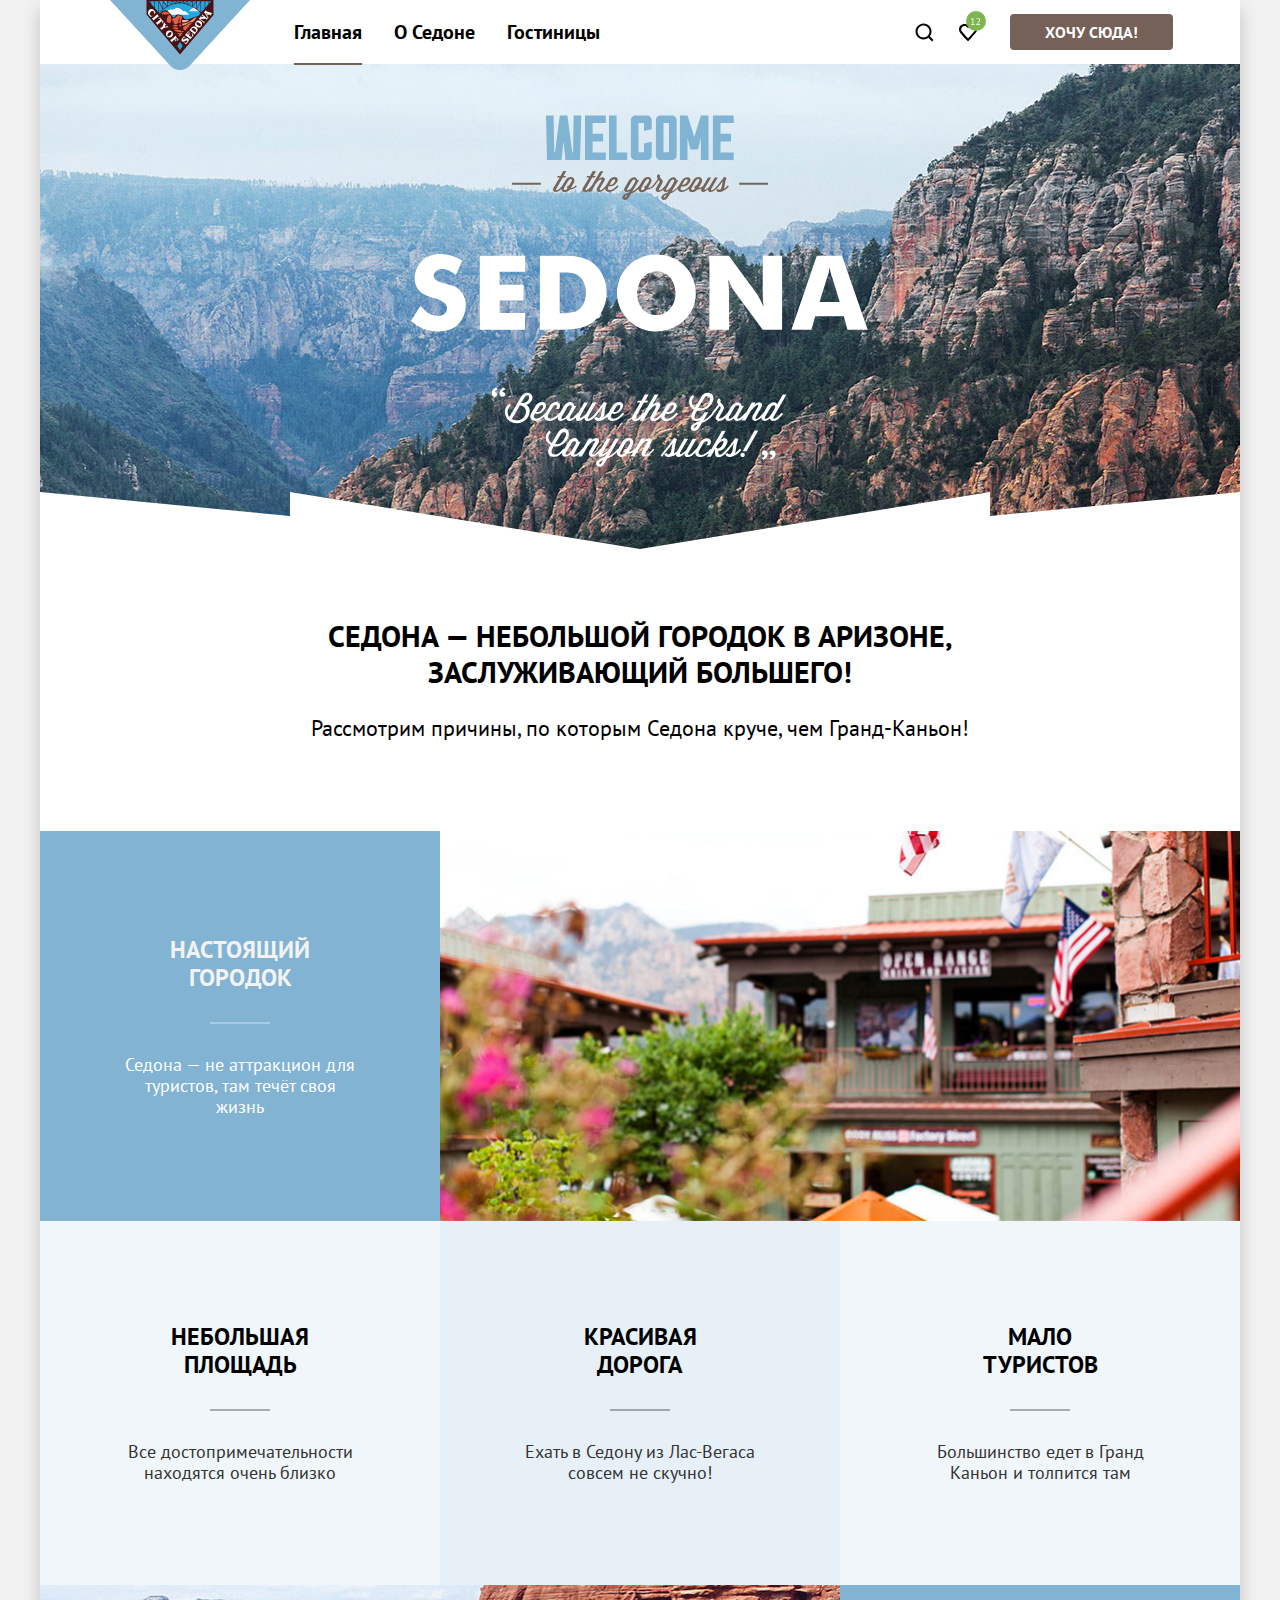
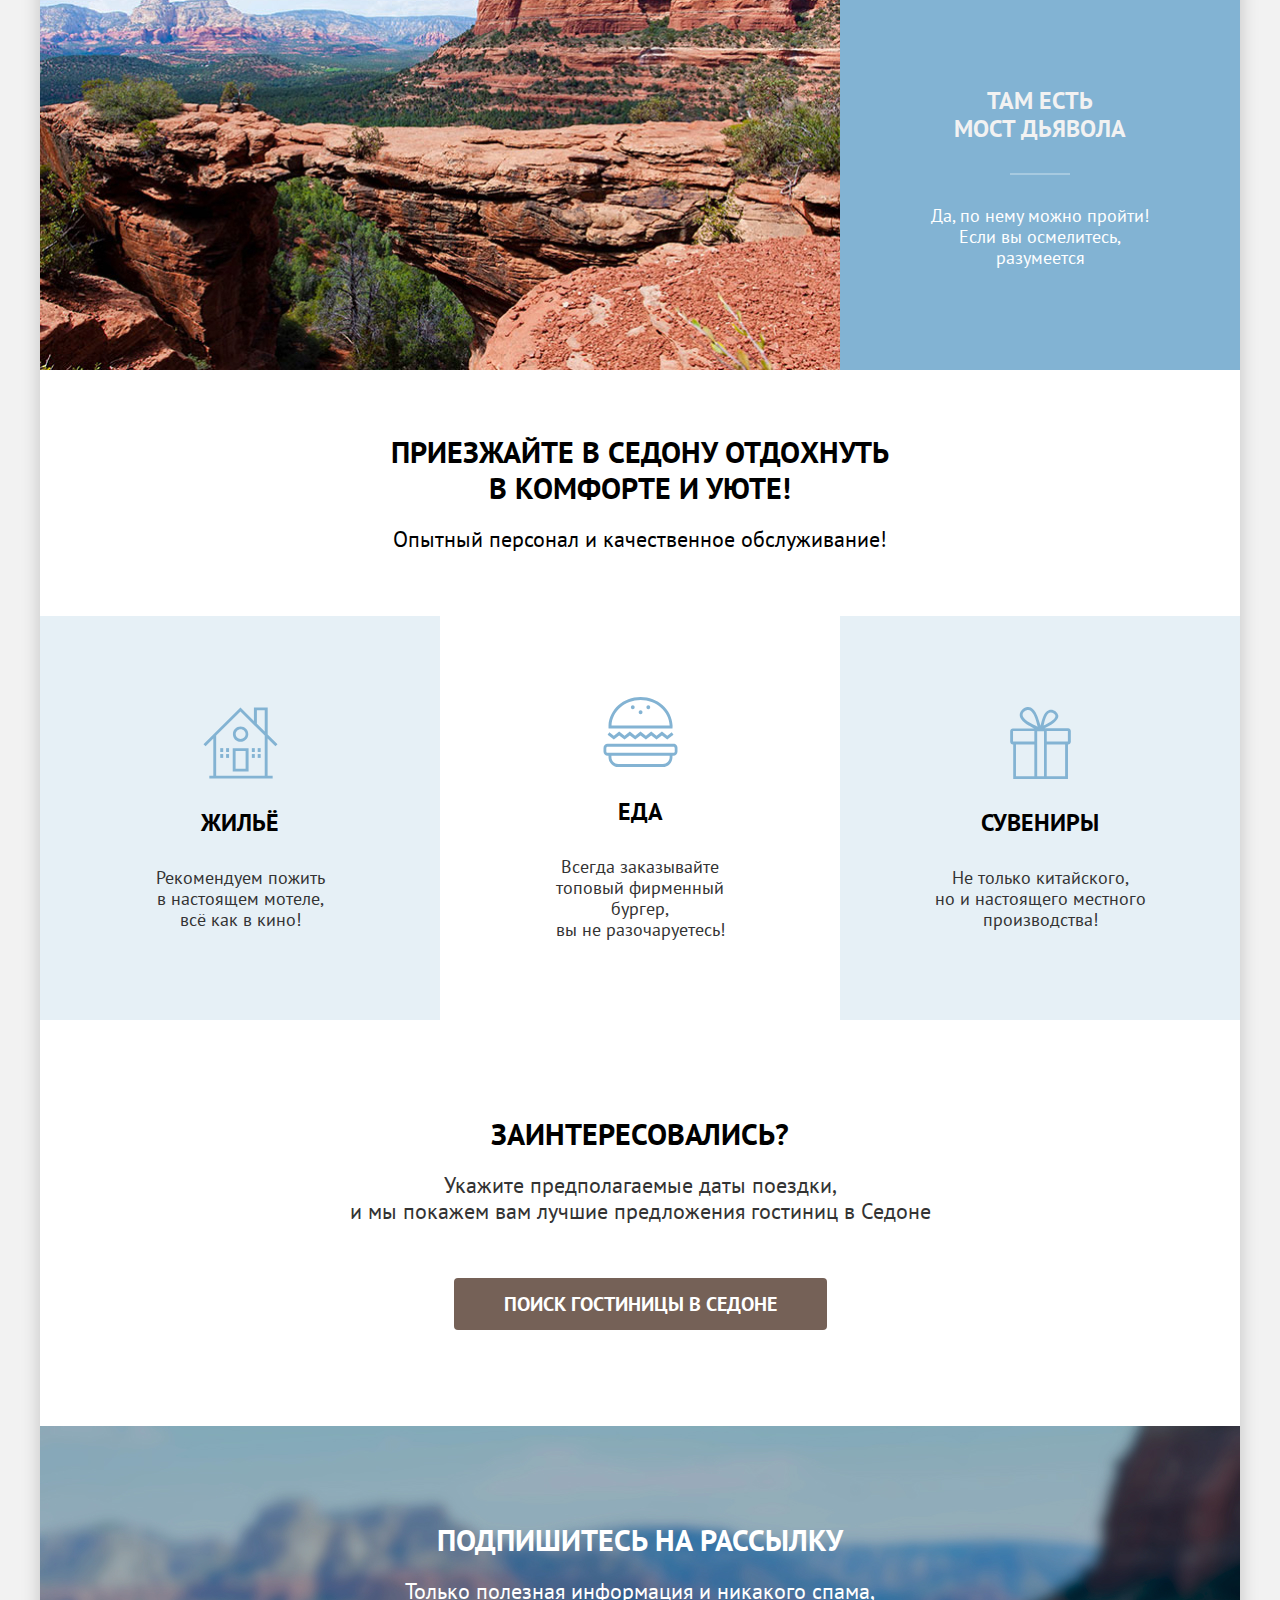
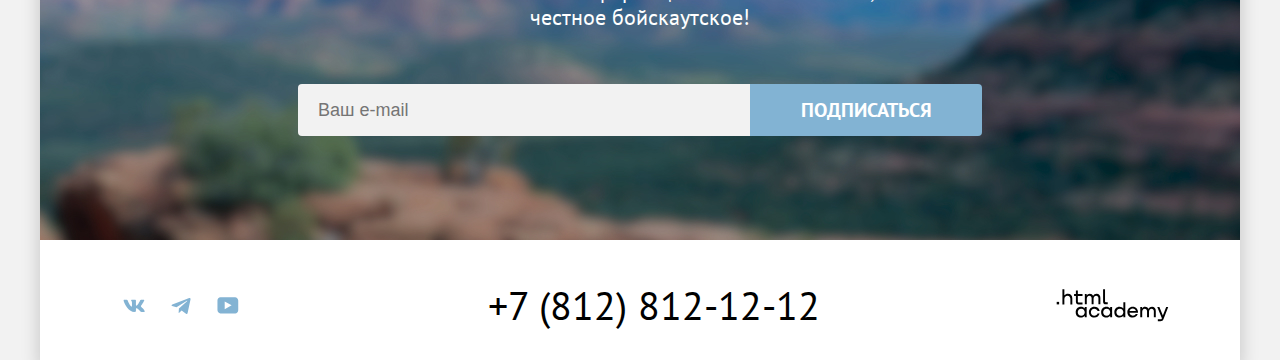
==== commit 5313070d: "выполнил переполнение блоков" ====
--- a/index.html
+++ b/index.html
@@ -28,7 +28,6 @@
               </li>
             </ul>
           </div>
-
           <ul class="user-menu reset">
             <li class="user-menu-item reset">
               <a class="img-glass" href="#" >
@@ -98,7 +97,6 @@
           </section>
           <section class="services">
             <ul class="services-home reset">
-              <li class="services-block">
                 <li class="services-block-item blue-light reset">
                   <img class="services-block-item-img" src="images/logo-home.svg" width="75" height="72" alt="Жилье.">
                   <p class="services-block-item-title black-tex reset"> ЖИЛЬЁ</p>
--- a/styles/style.css
+++ b/styles/style.css
@@ -58,7 +58,6 @@
   margin-top: 30px;
   margin-bottom: 30px;
 }
-
 .advantages-list {
   display: grid;
   list-style: none;
@@ -67,7 +66,6 @@
   padding: 0;
   width: 100%;
 }
-
 .logo-link{
   position: absolute;
   top: 0;
@@ -435,9 +433,8 @@
   line-height: 26px;
 }
 .services-home{
-  display: flex;
-  flex-direction: row;
-  flex-wrap: wrap;
+  display: grid;
+  grid-template-columns: repeat(3, 400px);
 }
 .services-block-item{
   padding: 80px 85px;
@@ -445,7 +442,6 @@
   flex-direction: column;
   text-align: center;
   justify-content: center;
-  width: 33.3333%;
   align-items: center;
 }
 .services-block-item-img{
@@ -907,7 +903,6 @@
 .catalog-img-conteinier{
   margin: 0 auto;
 }
-
 .catalog-img-title{
   align-items: center;
   width: 1200px;
@@ -938,7 +933,6 @@
 height: 20px;
 margin: 0;
 cursor: pointer;
-
 }
 .control-input[type="checkbox"]:checked  {
   background-image: url(../images/catalog/tick.svg);
@@ -1229,7 +1223,6 @@
   line-height: 28px;
   text-decoration: none;
   color: #000;
-
 }
 .name{
   font-size: 18px;
